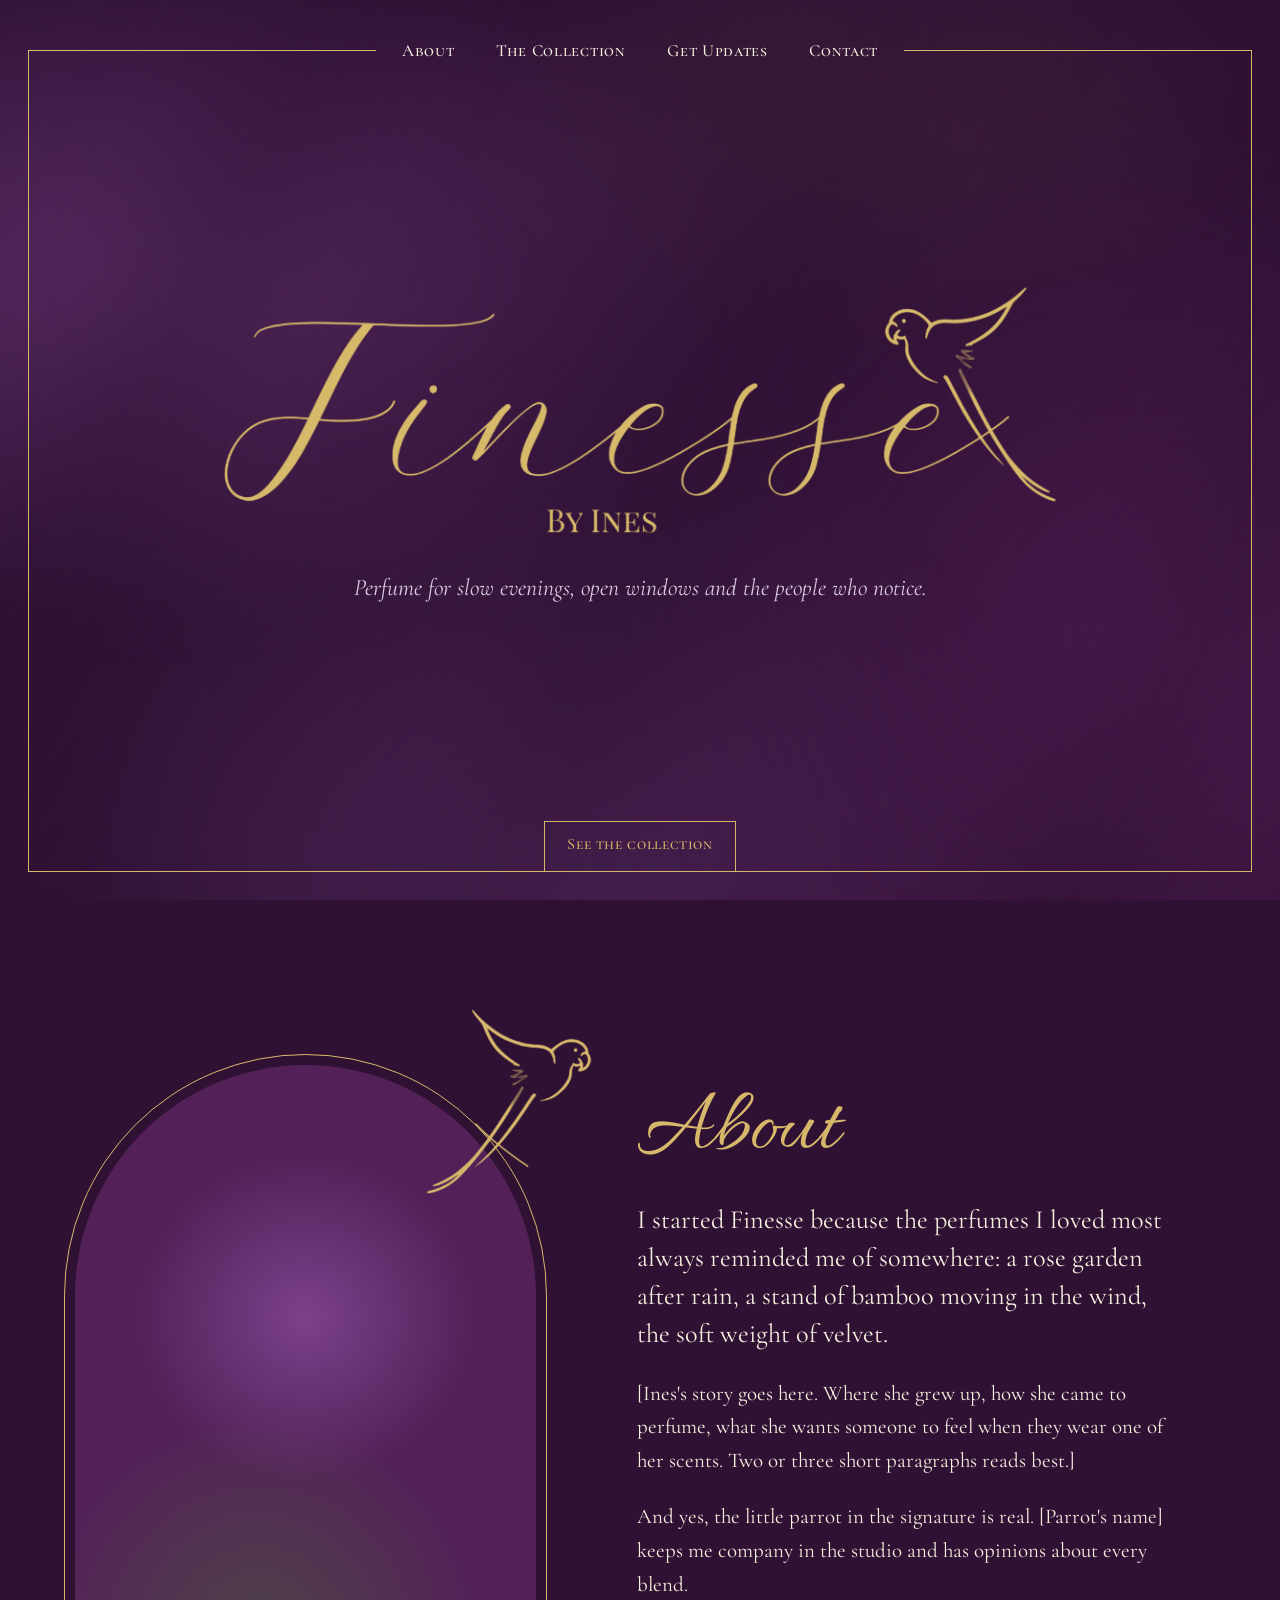
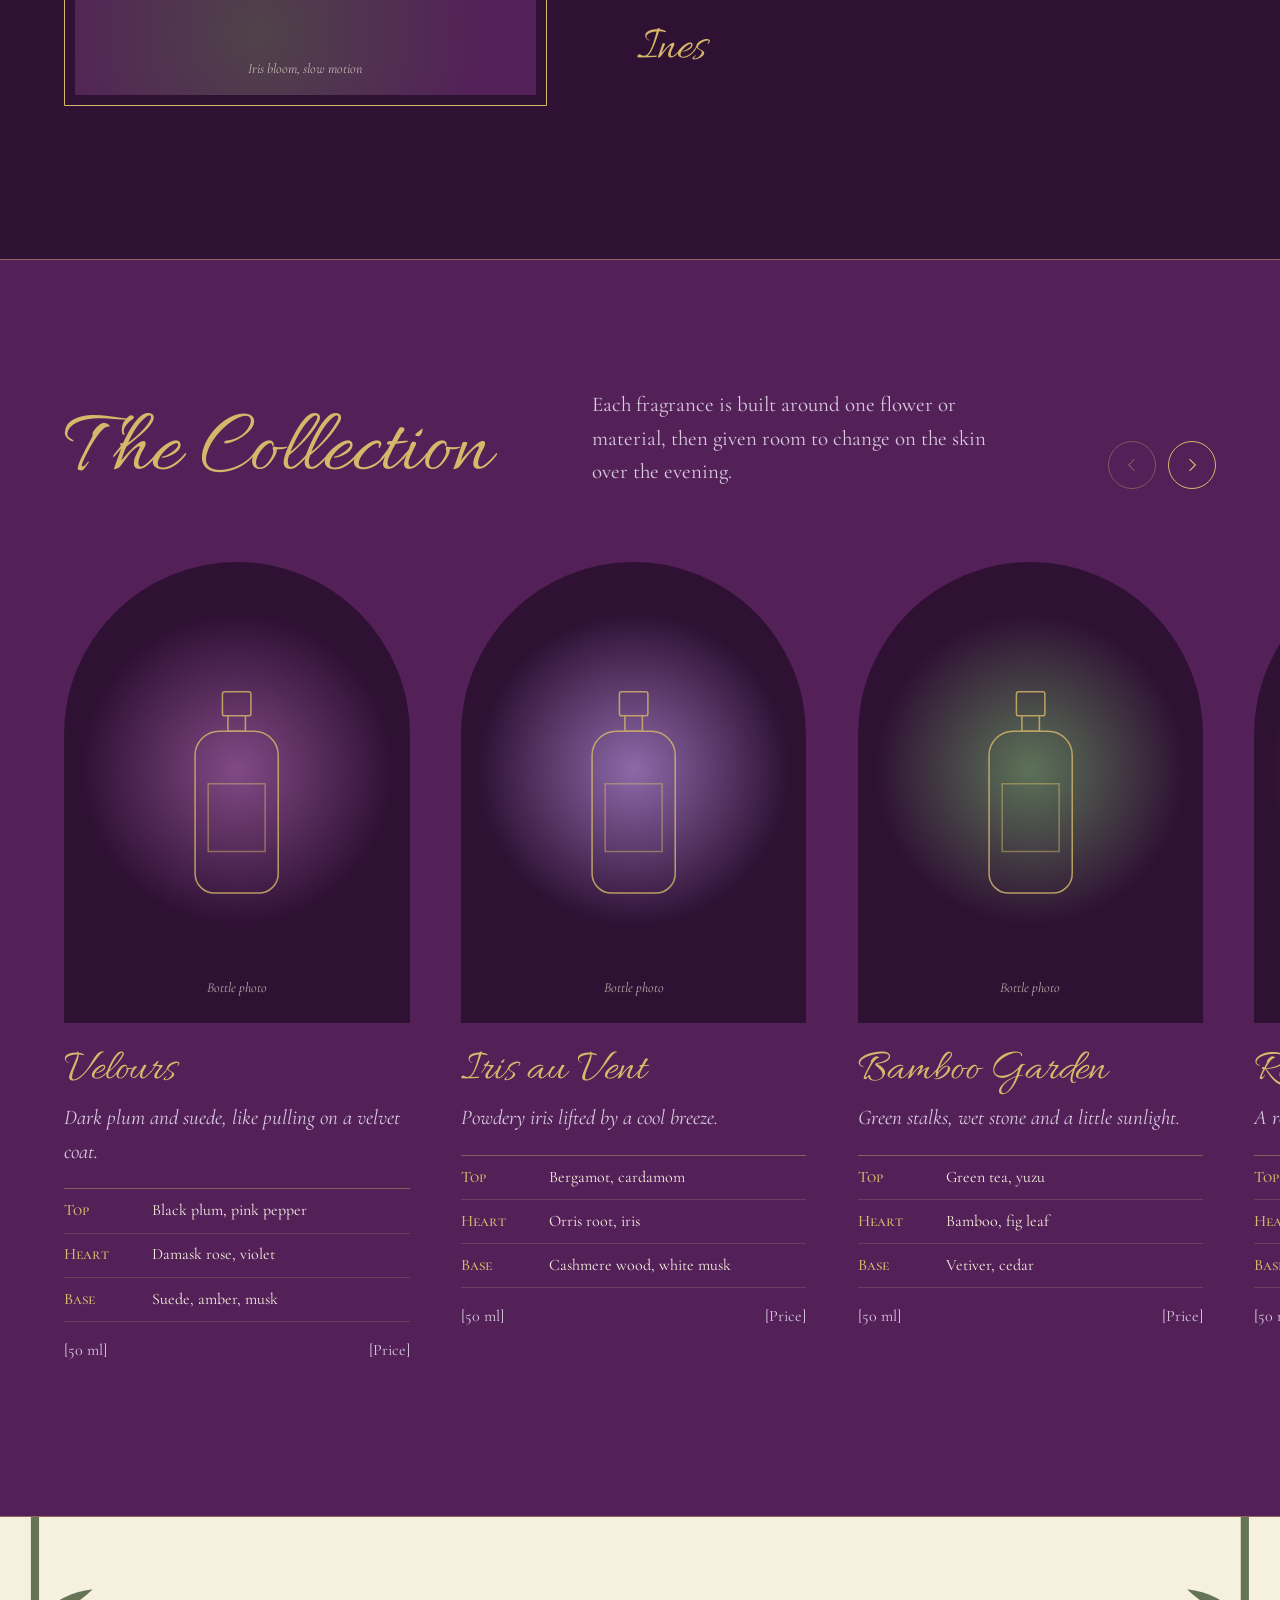
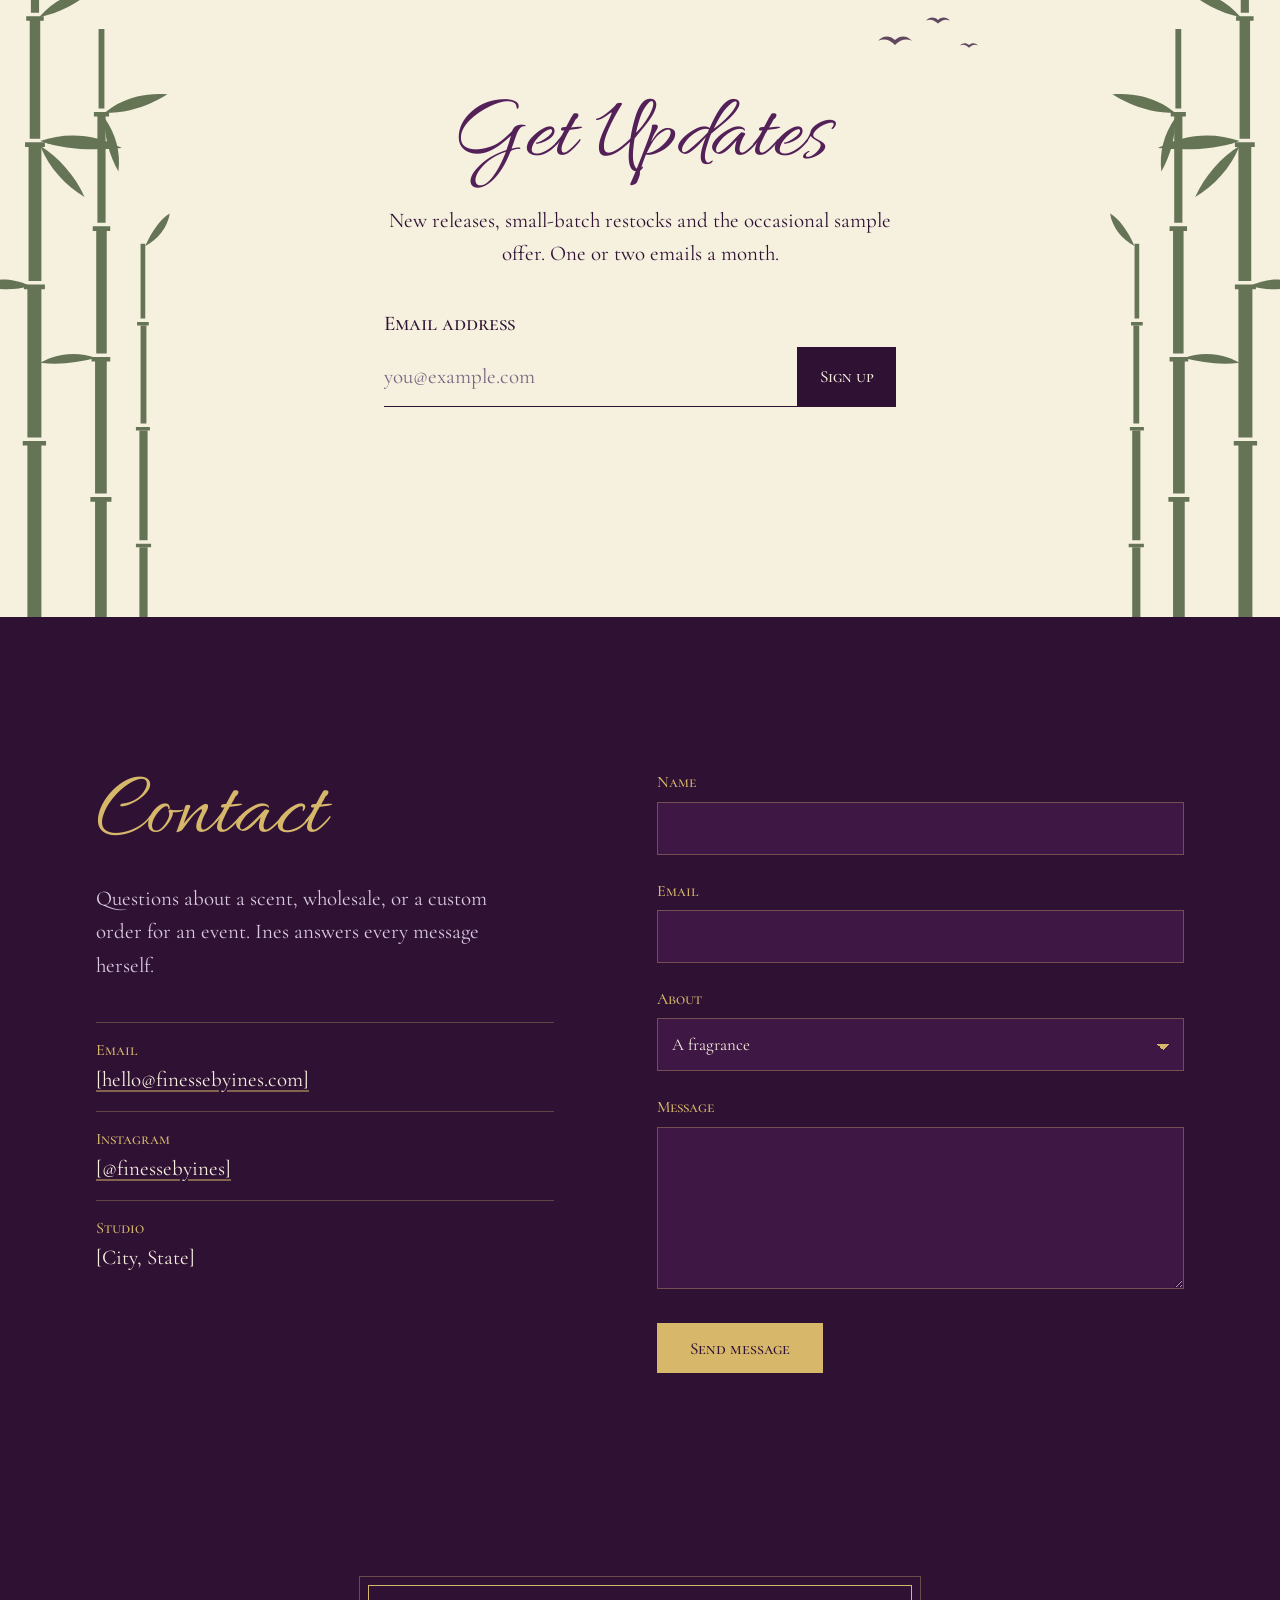
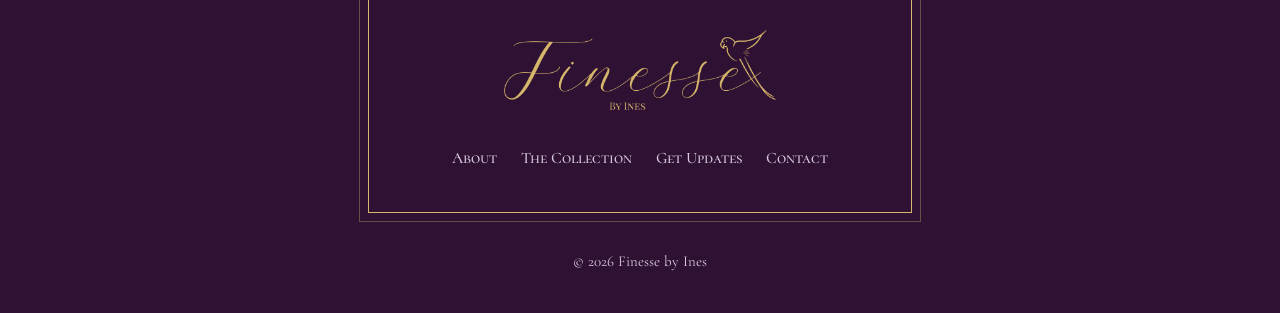
==== index.html @ 1b1dd341 "Build Finesse by Ines mock site" ====
<!doctype html>
<html lang="en">
<head>
  <meta charset="utf-8">
  <meta name="viewport" content="width=device-width, initial-scale=1">
  <title>Finesse by Ines | Perfume</title>
  <meta name="description" content="Finesse by Ines is a small perfume house built around rose, iris, bamboo and velvet. Discover the collection and sign up for launch updates.">
  <link rel="canonical" href="https://finessebyines.com/">
  <meta name="theme-color" content="#2F1134">

  <meta property="og:type" content="website">
  <meta property="og:title" content="Finesse by Ines">
  <meta property="og:description" content="Perfume built around rose, iris, bamboo and velvet.">
  <meta property="og:url" content="https://finessebyines.com/">
  <meta property="og:image" content="https://finessebyines.com/assets/img/og-image.jpg">
  <meta name="twitter:card" content="summary_large_image">

  <link rel="icon" type="image/png" sizes="64x64" href="assets/img/favicon-64.png">
  <link rel="apple-touch-icon" href="assets/img/apple-touch-icon.png">

  <link rel="preconnect" href="https://fonts.googleapis.com">
  <link rel="preconnect" href="https://fonts.gstatic.com" crossorigin>
  <link rel="stylesheet" href="https://fonts.googleapis.com/css2?family=Allura&family=Cormorant+Garamond:ital,wght@0,400;0,500;1,400&family=Cormorant+SC:wght@500&display=swap">
  <link rel="preload" as="image" href="assets/img/logo-gold.webp" type="image/webp">
  <link rel="stylesheet" href="css/styles.css">

  <script type="application/ld+json">
  {
    "@context": "https://schema.org",
    "@type": "Store",
    "name": "Finesse by Ines",
    "url": "https://finessebyines.com/",
    "logo": "https://finessebyines.com/assets/img/logo-gold.png",
    "image": "https://finessebyines.com/assets/img/og-image.jpg",
    "description": "Perfume built around rose, iris, bamboo and velvet.",
    "email": "hello@finessebyines.com",
    "sameAs": ["https://www.instagram.com/finessebyines"]
  }
  </script>
</head>
<body>

  <!-- Reusable silhouettes -->
  <svg width="0" height="0" style="position:absolute" aria-hidden="true" focusable="false">
    <defs>
      <symbol id="bamboo" viewBox="0 0 160 600">
        <g fill="currentColor">
          <!-- stalks: segments with node gaps -->
          <path d="M38 600V452h12v148zM38 446V318h12v128zM39 312V196h11v116zM40 190V88h9v102zM41 82V0h7v82z"/>
          <path d="M34 449h20v4H34zM35 315h18v4H35zM36 193h17v4H36zM37 85h15v4H37z"/>
          <path d="M96 600V500h10v100zM96 494V380h10v114zM97 374V268h9v106zM98 262V170h7v92zM99 164V96h5v68z"/>
          <path d="M92 497h18v4H92zM93 377h16v4H93zM94 265h15v4H94zM95 167h13v4H95z"/>
          <path d="M134 600V540h7v60zM134 534V440h7v94zM135 434V350h5v84zM135 344V280h4v64z"/>
          <path d="M131 537h13v3h-13zM131 437h12v3h-12zM132 347h10v3h-10z"/>
          <!-- leaves -->
          <path d="M49 192c22-8 48-6 70 6-24 2-48 2-70-6z"/>
          <path d="M49 196c16 10 30 26 38 44-16-10-30-24-38-44z"/>
          <path d="M40 316c-18-8-34-6-40 0 14 4 28 4 40 0z"/>
          <path d="M104 168c14-12 34-18 54-16-16 10-34 16-54 16z"/>
          <path d="M104 172c10 14 14 30 12 46-8-14-12-30-12-46z"/>
          <path d="M48 86c12-14 28-22 46-24-12 12-28 20-46 24z"/>
          <path d="M97 378c-16-6-34-4-48 4 16 2 32 0 48-4z"/>
          <path d="M139 282c6-14 14-24 21-28-2 12-10 22-21 28z"/>
        </g>
      </symbol>
      <symbol id="bird" viewBox="0 0 40 16">
        <path fill="currentColor" d="M0 9c6-6 13-7 20-1 7-6 14-5 20 1-7-3-13-2-20 5C13 7 7 6 0 9z"/>
      </symbol>
      <symbol id="bottle" viewBox="0 0 120 200">
        <g fill="none" stroke="currentColor" stroke-width="1.4">
          <rect x="47" y="8" width="26" height="22" rx="2"/>
          <path d="M52 30v14h16V30"/>
          <path d="M22 66c0-12 10-22 22-22h32c12 0 22 10 22 22v108c0 10-8 18-18 18H40c-10 0-18-8-18-18z"/>
          <path d="M34 92h52v62H34z" opacity=".6"/>
        </g>
      </symbol>
    </defs>
  </svg>

  <a class="skip" href="#main">Skip to content</a>

  <header class="hero" id="top">
    <div class="velvet" aria-hidden="true">
      <!-- Drop the looping velvet / rose / iris clip at this path and it plays automatically.
           Keep it short (8-15s), muted, no audio track, 1080p, under ~4 MB. -->
      <video class="velvet-video" muted loop playsinline preload="none" data-src="assets/video/hero-velvet.mp4"></video>
    </div>

    <div class="frame">
      <nav class="frame-top" aria-label="Main">
        <span class="rule" aria-hidden="true"></span>
        <ul>
          <li><a href="#about">About</a></li>
          <li><a href="#collection">The Collection</a></li>
          <li><a href="#updates">Get Updates</a></li>
          <li><a href="#contact">Contact</a></li>
        </ul>
        <span class="rule" aria-hidden="true"></span>
      </nav>

      <div class="hero-body">
        <h1>
          <picture>
            <source srcset="assets/img/logo-gold.webp" type="image/webp">
            <img class="logo" src="assets/img/logo-gold.png" width="1733" height="513" alt="Finesse by Ines">
          </picture>
        </h1>
        <p class="hero-line">Perfume for slow evenings, open windows and the people who notice.</p>
      </div>

      <a class="hero-cue" href="#collection">See the collection</a>
    </div>
  </header>

  <main id="main">

    <section class="about" id="about" aria-labelledby="about-title">
      <div class="about-media">
        <figure class="arch">
          <!-- Swap for a slow-motion iris or rose clip: assets/video/about-iris.mp4 -->
          <video class="arch-video" muted loop playsinline preload="none" data-src="assets/video/about-iris.mp4"></video>
          <div class="arch-fill" aria-hidden="true"></div>
          <figcaption class="placeholder-note">Iris bloom, slow motion</figcaption>
        </figure>
        <img class="about-parrot" src="assets/img/parrot-gold.png" width="357" height="448" alt="" loading="lazy">
      </div>

      <div class="about-copy">
        <h2 class="script" id="about-title">About</h2>
        <p class="lede">I started Finesse because the perfumes I loved most always reminded me of somewhere: a rose garden after rain, a stand of bamboo moving in the wind, the soft weight of velvet.</p>
        <p>[Ines's story goes here. Where she grew up, how she came to perfume, what she wants someone to feel when they wear one of her scents. Two or three short paragraphs reads best.]</p>
        <p>And yes, the little parrot in the signature is real. [Parrot's name] keeps me company in the studio and has opinions about every blend.</p>
        <p class="signature">Ines</p>
      </div>
    </section>

    <section class="collection" id="collection" aria-labelledby="collection-title">
      <div class="collection-head">
        <h2 class="script" id="collection-title">The Collection</h2>
        <p>Each fragrance is built around one flower or material, then given room to change on the skin over the evening.</p>
        <div class="rail-controls">
          <button class="rail-btn" type="button" data-dir="-1" aria-label="Previous fragrance">
            <svg viewBox="0 0 24 24" aria-hidden="true"><path d="M15 5l-7 7 7 7"/></svg>
          </button>
          <button class="rail-btn" type="button" data-dir="1" aria-label="Next fragrance">
            <svg viewBox="0 0 24 24" aria-hidden="true"><path d="M9 5l7 7-7 7"/></svg>
          </button>
        </div>
      </div>

      <ul class="rail" tabindex="0" aria-label="Fragrances">
        <li class="scent">
          <div class="scent-arch" style="--tint:#6b2a6f">
            <svg class="bottle" aria-hidden="true"><use href="#bottle"/></svg>
            <span class="placeholder-note">Bottle photo</span>
          </div>
          <h3 class="scent-name">Velours</h3>
          <p class="scent-desc">Dark plum and suede, like pulling on a velvet coat.</p>
          <dl class="notes">
            <div><dt>Top</dt><dd>Black plum, pink pepper</dd></div>
            <div><dt>Heart</dt><dd>Damask rose, violet</dd></div>
            <div><dt>Base</dt><dd>Suede, amber, musk</dd></div>
          </dl>
          <p class="scent-meta">[50 ml] <span>[Price]</span></p>
        </li>
        <li class="scent">
          <div class="scent-arch" style="--tint:#7a4f9a">
            <svg class="bottle" aria-hidden="true"><use href="#bottle"/></svg>
            <span class="placeholder-note">Bottle photo</span>
          </div>
          <h3 class="scent-name">Iris au Vent</h3>
          <p class="scent-desc">Powdery iris lifted by a cool breeze.</p>
          <dl class="notes">
            <div><dt>Top</dt><dd>Bergamot, cardamom</dd></div>
            <div><dt>Heart</dt><dd>Orris root, iris</dd></div>
            <div><dt>Base</dt><dd>Cashmere wood, white musk</dd></div>
          </dl>
          <p class="scent-meta">[50 ml] <span>[Price]</span></p>
        </li>
        <li class="scent">
          <div class="scent-arch" style="--tint:#3f5a3a">
            <svg class="bottle" aria-hidden="true"><use href="#bottle"/></svg>
            <span class="placeholder-note">Bottle photo</span>
          </div>
          <h3 class="scent-name">Bamboo Garden</h3>
          <p class="scent-desc">Green stalks, wet stone and a little sunlight.</p>
          <dl class="notes">
            <div><dt>Top</dt><dd>Green tea, yuzu</dd></div>
            <div><dt>Heart</dt><dd>Bamboo, fig leaf</dd></div>
            <div><dt>Base</dt><dd>Vetiver, cedar</dd></div>
          </dl>
          <p class="scent-meta">[50 ml] <span>[Price]</span></p>
        </li>
        <li class="scent">
          <div class="scent-arch" style="--tint:#8a3f5c">
            <svg class="bottle" aria-hidden="true"><use href="#bottle"/></svg>
            <span class="placeholder-note">Bottle photo</span>
          </div>
          <h3 class="scent-name">Rose de Nuit</h3>
          <p class="scent-desc">A rose that opens after dark.</p>
          <dl class="notes">
            <div><dt>Top</dt><dd>Lychee, saffron</dd></div>
            <div><dt>Heart</dt><dd>Turkish rose, jasmine</dd></div>
            <div><dt>Base</dt><dd>Oud, vanilla, benzoin</dd></div>
          </dl>
          <p class="scent-meta">[50 ml] <span>[Price]</span></p>
        </li>
      </ul>
    </section>

    <section class="updates" id="updates" aria-labelledby="updates-title">
      <svg class="bamboo bamboo-left" aria-hidden="true"><use href="#bamboo"/></svg>
      <svg class="bamboo bamboo-right" aria-hidden="true"><use href="#bamboo"/></svg>
      <div class="flock" aria-hidden="true">
        <svg class="b1"><use href="#bird"/></svg>
        <svg class="b2"><use href="#bird"/></svg>
        <svg class="b3"><use href="#bird"/></svg>
      </div>

      <div class="updates-inner">
        <h2 class="script" id="updates-title">Get Updates</h2>
        <p>New releases, small-batch restocks and the occasional sample offer. One or two emails a month.</p>
        <!-- TODO: point action at the mailing list provider (Mailchimp, Kit, Klaviyo, etc.) -->
        <form class="signup" action="#" method="post" data-demo>
          <label for="signup-email">Email address</label>
          <div class="signup-row">
            <input id="signup-email" name="email" type="email" autocomplete="email" required placeholder="you@example.com">
            <button type="submit">Sign up</button>
          </div>
          <p class="form-status" role="status" aria-live="polite"></p>
        </form>
      </div>
    </section>

    <section class="contact" id="contact" aria-labelledby="contact-title">
      <div class="contact-copy">
        <h2 class="script" id="contact-title">Contact</h2>
        <p>Questions about a scent, wholesale, or a custom order for an event. Ines answers every message herself.</p>
        <dl class="contact-list">
          <div><dt>Email</dt><dd><a href="mailto:hello@finessebyines.com">[hello@finessebyines.com]</a></dd></div>
          <div><dt>Instagram</dt><dd><a href="https://www.instagram.com/finessebyines" rel="noopener">[@finessebyines]</a></dd></div>
          <div><dt>Studio</dt><dd>[City, State]</dd></div>
        </dl>
      </div>

      <!-- TODO: wire to a form handler (Formspree, Cloudflare Worker, etc.) -->
      <form class="contact-form" action="#" method="post" data-demo>
        <div class="field">
          <label for="c-name">Name</label>
          <input id="c-name" name="name" type="text" autocomplete="name" required>
        </div>
        <div class="field">
          <label for="c-email">Email</label>
          <input id="c-email" name="email" type="email" autocomplete="email" required>
        </div>
        <div class="field">
          <label for="c-topic">About</label>
          <select id="c-topic" name="topic">
            <option>A fragrance</option>
            <option>An order</option>
            <option>Wholesale</option>
            <option>Custom or event order</option>
            <option>Something else</option>
          </select>
        </div>
        <div class="field">
          <label for="c-msg">Message</label>
          <textarea id="c-msg" name="message" rows="5" required></textarea>
        </div>
        <button type="submit">Send message</button>
        <p class="form-status" role="status" aria-live="polite"></p>
      </form>
    </section>

  </main>

  <footer class="footer">
    <div class="card">
      <img src="assets/img/logo-gold.png" width="1733" height="513" alt="Finesse by Ines" loading="lazy">
      <ul class="footer-links">
        <li><a href="#about">About</a></li>
        <li><a href="#collection">The Collection</a></li>
        <li><a href="#updates">Get Updates</a></li>
        <li><a href="#contact">Contact</a></li>
      </ul>
    </div>
    <p class="fine">&copy; <span data-year>2026</span> Finesse by Ines</p>
  </footer>

  <script src="js/main.js" defer></script>
</body>
</html>
---- css/styles.css ----
/* Finesse by Ines
   Palette from the client's brand board. Fonts: Allura for headers (nearest free match
   to the logo script), Cormorant Garamond for body, Cormorant SC for the "By Ines" caps voice. */

:root {
  --night: #2F1134;    /* eggplant, main ground */
  --plum: #532058;     /* raised panels */
  --orchid: #8C4FA0;   /* decorative only, too low-contrast for text on night */
  --gold: #D7B86B;
  --parchment: #F6F0DF;
  --ink: #2F1134;      /* text on parchment */
  --muted: #d9cbe0;    /* secondary text on night, 9:1 */
  --bamboo: #4c5f3d;

  --script: "Allura", "Snell Roundhand", cursive;
  --serif: "Cormorant Garamond", "Garamond", "Times New Roman", serif;
  --caps: "Cormorant SC", "Cormorant Garamond", serif;

  --gutter: clamp(16px, 5vw, 72px);
  --measure: 34rem;
  --inset: clamp(12px, 2.4vw, 28px);
}

*, *::before, *::after { box-sizing: border-box; }
html { scroll-behavior: smooth; -webkit-text-size-adjust: 100%; }
body {
  margin: 0;
  background: var(--night);
  color: var(--parchment);
  font-family: var(--serif);
  font-size: clamp(1.125rem, 1rem + .4vw, 1.3125rem);
  line-height: 1.6;
  -webkit-font-smoothing: antialiased;
}
img, svg, video { display: block; max-width: 100%; }
a { color: inherit; }
h1, h2, h3, p, dl, dd, figure, ul { margin: 0; }
ul { padding: 0; list-style: none; }

:focus-visible { outline: 1px solid var(--gold); outline-offset: 4px; }

.skip {
  position: absolute; left: 16px; top: -60px; z-index: 10;
  padding: .5rem 1rem; background: var(--gold); color: var(--night);
}
.skip:focus { top: 16px; }

.script {
  font-family: var(--script);
  font-weight: 400;
  color: var(--gold);
  font-size: clamp(3.5rem, 2.5rem + 4vw, 6.5rem);
  line-height: 1;
  letter-spacing: 0;
}

/* ---------- Hero: the business card, scaled to the screen ---------- */

.hero {
  position: relative;
  min-height: 100svh;
  display: grid;
  overflow: hidden;
  isolation: isolate;
}

.velvet {
  position: absolute; inset: 0; z-index: -1;
  background: var(--night);
}
/* Stand-in for the velvet video: two soft folds of light drifting very slowly */
.velvet::before,
.velvet::after {
  content: "";
  position: absolute;
  inset: -40%;
  background:
    radial-gradient(40% 30% at 30% 40%, rgba(140, 79, 160, .55), transparent 70%),
    radial-gradient(35% 45% at 72% 62%, rgba(83, 32, 88, .9), transparent 70%),
    radial-gradient(25% 20% at 60% 30%, rgba(215, 184, 107, .10), transparent 70%);
  filter: blur(30px);
  animation: drift 38s ease-in-out infinite alternate;
}
.velvet::after {
  background:
    repeating-linear-gradient(115deg, transparent 0 9%, rgba(47, 17, 52, .45) 14%, transparent 19%),
    radial-gradient(30% 40% at 45% 75%, rgba(140, 79, 160, .35), transparent 70%);
  filter: blur(40px);
  animation-duration: 52s;
  animation-direction: alternate-reverse;
}
@keyframes drift {
  from { transform: translate3d(-4%, -2%, 0) rotate(0deg) scale(1); }
  to   { transform: translate3d(5%, 3%, 0) rotate(8deg) scale(1.08); }
}
.velvet-video {
  position: absolute; inset: 0; width: 100%; height: 100%;
  object-fit: cover; opacity: 0; transition: opacity 1.5s ease;
}
.velvet-video.is-playing { opacity: .85; }
.hero::after {
  /* keeps the logo legible once real footage is in */
  content: ""; position: absolute; inset: 0; z-index: -1;
  background: radial-gradient(60% 50% at 50% 50%, rgba(47, 17, 52, .55), rgba(47, 17, 52, .15));
  pointer-events: none;
}

.frame {
  --nav-h: 2.75rem;
  margin: calc(var(--inset) + var(--nav-h) / 2) var(--inset) var(--inset);
  border: 1px solid var(--gold);
  border-top: 0;
  display: grid;
  grid-template-rows: auto 1fr auto;
  min-height: calc(100svh - 2 * var(--inset) - var(--nav-h) / 2);
}

/* The top edge of the frame is drawn in two pieces so the nav sits in the line */
.frame-top {
  display: flex;
  align-items: center;
  gap: clamp(.75rem, 2vw, 1.5rem);
  min-height: var(--nav-h);
  margin: calc(var(--nav-h) / -2) -1px 0;
}
.frame-top .rule { flex: 1; height: 1px; background: var(--gold); min-width: 1rem; }
.frame-top ul {
  display: flex; flex-wrap: wrap; justify-content: center;
  gap: .25rem clamp(1rem, 3vw, 2.75rem);
}
.frame-top a {
  font-family: var(--caps);
  font-weight: 500;
  font-size: 1.0625rem;
  letter-spacing: .04em;
  text-decoration: none;
  color: var(--parchment);
  display: inline-block;
  padding: .55rem .1rem;
  background:
    linear-gradient(var(--gold), var(--gold)) no-repeat 50% 85% / 0 1px;
  transition: background-size .35s ease, color .35s ease;
}
.frame-top a:hover,
.frame-top a:focus-visible { color: var(--gold); background-size: 100% 1px; }

.hero-body {
  align-self: center;
  justify-self: center;
  text-align: center;
  padding: 2rem var(--gutter);
  width: 100%;
  max-width: 64rem;
}
.logo {
  width: min(100%, 52rem);
  height: auto;
  margin-inline: auto;
  animation: write 2.6s cubic-bezier(.6, .05, .3, 1) .2s both;
}
/* the signature writes itself left to right, the one load moment on the page */
@keyframes write {
  from { clip-path: inset(0 100% 0 0); opacity: .4; }
  to   { clip-path: inset(0 0 0 0); opacity: 1; }
}
.hero-line {
  margin-top: clamp(1.5rem, 4vh, 2.75rem);
  font-style: italic;
  color: var(--muted);
  font-size: clamp(1.125rem, 1rem + .6vw, 1.5rem);
  animation: fade 1.2s ease 2.4s both;
}
@keyframes fade { from { opacity: 0; } to { opacity: 1; } }

.hero-cue {
  justify-self: center;
  margin-bottom: -1px;
  padding: .6rem 1.4rem .9rem;
  font-family: var(--caps);
  font-weight: 500;
  font-size: 1rem;
  letter-spacing: .04em;
  text-decoration: none;
  color: var(--gold);
  border: 1px solid var(--gold);
  border-bottom: 0;
  transition: background-color .3s ease, color .3s ease;
}
.hero-cue:hover, .hero-cue:focus-visible { background: var(--gold); color: var(--night); }

/* ---------- About ---------- */

.about {
  display: grid;
  grid-template-columns: minmax(0, 5fr) minmax(0, 6fr);
  gap: clamp(2.5rem, 7vw, 7rem);
  align-items: center;
  padding: clamp(5rem, 12vw, 10rem) var(--gutter);
  max-width: 82rem;
  margin-inline: auto;
}
.about-media { position: relative; }
.arch {
  position: relative;
  aspect-ratio: 4 / 5.4;
  border-radius: 999px 999px 0 0;
  overflow: hidden;
  border: 1px solid var(--gold);
  padding: 10px;
  background-clip: content-box;
}
.arch-fill, .arch-video {
  position: absolute; inset: 10px;
  width: calc(100% - 20px); height: calc(100% - 20px);
  border-radius: 999px 999px 0 0;
  object-fit: cover;
}
.arch-fill {
  background:
    radial-gradient(50% 35% at 50% 40%, rgba(140, 79, 160, .7), transparent 75%),
    radial-gradient(70% 50% at 40% 90%, rgba(76, 95, 61, .55), transparent 70%),
    var(--plum);
}
.arch-video { z-index: 1; opacity: 0; transition: opacity 1.5s ease; }
.arch-video.is-playing { opacity: 1; }
.placeholder-note {
  position: absolute; left: 50%; bottom: 1.5rem; z-index: 2;
  transform: translateX(-50%);
  white-space: nowrap;
  font-size: .875rem; font-style: italic;
  color: rgba(246, 240, 223, .7);
}
.about-parrot {
  position: absolute;
  width: clamp(90px, 13vw, 150px);
  height: auto;
  right: -8%;
  top: -6%;
  transform: scaleX(-1) rotate(-6deg);
}

.about-copy { max-width: var(--measure); }
.about-copy .script { margin-bottom: 1.5rem; }
.about-copy p + p { margin-top: 1.1em; }
.lede { font-size: 1.25em; line-height: 1.45; }
.about-copy .signature {
  margin-top: 1.5rem;
  font-family: var(--script);
  font-size: 3rem;
  line-height: 1;
  color: var(--gold);
}

/* ---------- Collection: a slow shelf you browse sideways ---------- */

.collection {
  background: var(--plum);
  padding: clamp(4.5rem, 10vw, 8rem) 0;
  border-block: 1px solid rgba(215, 184, 107, .45);
}
.collection-head {
  display: grid;
  grid-template-columns: auto minmax(0, 26rem) auto;
  align-items: end;
  gap: 1.5rem clamp(2rem, 5vw, 5rem);
  padding-inline: var(--gutter);
  margin-bottom: clamp(2.5rem, 5vw, 4rem);
}
.collection-head p { color: var(--muted); padding-bottom: .6rem; }
.rail-controls { display: flex; gap: .75rem; justify-self: end; padding-bottom: .6rem; }
.rail-btn {
  width: 48px; height: 48px;
  display: grid; place-items: center;
  background: transparent;
  border: 1px solid var(--gold);
  border-radius: 50%;
  color: var(--gold);
  cursor: pointer;
  transition: background-color .25s ease, color .25s ease;
}
.rail-btn svg { width: 20px; height: 20px; fill: none; stroke: currentColor; stroke-width: 1.4; }
.rail-btn:hover, .rail-btn:focus-visible { background: var(--gold); color: var(--plum); }
.rail-btn:disabled { opacity: .35; cursor: default; background: transparent; color: var(--gold); }

.rail {
  display: grid;
  grid-auto-flow: column;
  grid-auto-columns: clamp(260px, 27vw, 360px);
  gap: clamp(1.5rem, 4vw, 4rem);
  overflow-x: auto;
  scroll-snap-type: x mandatory;
  scroll-padding-inline: var(--gutter);
  padding: 0 var(--gutter) 1.5rem;
  scrollbar-width: thin;
  scrollbar-color: var(--gold) transparent;
}
.rail:focus-visible { outline-offset: -2px; }
.scent { scroll-snap-align: start; }
.scent-arch {
  position: relative;
  aspect-ratio: 3 / 4;
  border-radius: 999px 999px 0 0;
  background:
    radial-gradient(60% 45% at 50% 45%, color-mix(in srgb, var(--tint) 85%, white 15%), transparent 75%),
    var(--night);
  display: grid; place-items: center;
  margin-bottom: 1.5rem;
}
.bottle { width: 38%; height: auto; aspect-ratio: 120 / 200; color: var(--gold); opacity: .8; }
.scent-name {
  font-family: var(--script);
  font-weight: 400;
  font-size: 2.75rem;
  line-height: 1.1;
  color: var(--gold);
}
.scent-desc { margin-top: .35rem; font-style: italic; color: var(--muted); }
.notes {
  margin-top: 1.25rem;
  border-top: 1px solid rgba(215, 184, 107, .4);
}
.notes div {
  display: grid;
  grid-template-columns: 4.5rem 1fr;
  gap: 1rem;
  padding: .55rem 0;
  border-bottom: 1px solid rgba(215, 184, 107, .2);
  font-size: 1rem;
}
.notes dt { font-family: var(--caps); font-weight: 500; color: var(--gold); }
.scent-meta {
  margin-top: 1rem;
  display: flex; justify-content: space-between;
  font-size: 1rem; color: var(--muted);
}

/* ---------- Updates: the parchment page, bamboo at the edges ---------- */

.updates {
  position: relative;
  overflow: hidden;
  background: var(--parchment);
  color: var(--ink);
  padding: clamp(6rem, 14vw, 11rem) var(--gutter);
  text-align: center;
}
.bamboo {
  position: absolute; bottom: 0;
  width: clamp(110px, 16vw, 230px);
  height: 100%;
  color: var(--bamboo);
  opacity: .85;
}
.bamboo-left { left: clamp(-40px, -2vw, 0px); }
.bamboo-right { right: clamp(-40px, -2vw, 0px); transform: scaleX(-1); }
.flock { position: absolute; top: 14%; right: 22%; width: 120px; height: 60px; color: var(--night); opacity: .75; }
.flock svg { position: absolute; }
.flock .b1 { width: 34px; height: 14px; left: 0; top: 18px; }
.flock .b2 { width: 24px; height: 10px; left: 48px; top: 0; }
.flock .b3 { width: 18px; height: 8px; left: 82px; top: 26px; }

.updates-inner { position: relative; max-width: 32rem; margin-inline: auto; }
.updates .script { color: var(--plum); margin-bottom: 1.25rem; }
.signup { margin-top: 2.25rem; text-align: left; }
.signup label { display: block; font-family: var(--caps); font-weight: 500; margin-bottom: .4rem; }
.signup-row { display: flex; border-bottom: 1px solid var(--night); }
.signup input {
  flex: 1; min-width: 0;
  padding: .8rem 0;
  font: inherit;
  color: var(--ink);
  background: transparent;
  border: 0;
}
.signup input::placeholder { color: #7a6680; }
.signup input:focus-visible { outline: none; }
.signup-row:focus-within { border-bottom-color: var(--orchid); box-shadow: 0 1px 0 var(--orchid); }
.signup button {
  padding: .8rem 1.4rem;
  font-family: var(--caps); font-weight: 500; font-size: 1.0625rem;
  background: var(--night);
  color: var(--parchment);
  border: 0;
  cursor: pointer;
  transition: background-color .25s ease;
}
.signup button:hover, .signup button:focus-visible { background: var(--plum); }
.updates .form-status { color: var(--plum); }

/* ---------- Contact ---------- */

.contact {
  display: grid;
  grid-template-columns: minmax(0, 1fr) minmax(0, 1.15fr);
  gap: clamp(3rem, 8vw, 8rem);
  padding: clamp(5rem, 12vw, 10rem) var(--gutter);
  max-width: 76rem;
  margin-inline: auto;
}
.contact-copy p { margin-top: 1.25rem; max-width: 26rem; color: var(--muted); }
.contact-list { margin-top: 2.5rem; }
.contact-list div { padding: .9rem 0; border-top: 1px solid rgba(215, 184, 107, .3); }
.contact-list dt { font-family: var(--caps); font-weight: 500; color: var(--gold); font-size: 1rem; }
.contact-list a { text-decoration-color: rgba(215, 184, 107, .5); text-underline-offset: 4px; }
.contact-list a:hover { color: var(--gold); }

.contact-form { display: grid; gap: 1.5rem; align-content: start; }
.field label { display: block; font-family: var(--caps); font-weight: 500; color: var(--gold); font-size: 1rem; margin-bottom: .35rem; }
.field input, .field select, .field textarea {
  width: 100%;
  padding: .75rem .9rem;
  font: inherit;
  font-size: 1.0625rem;
  color: var(--parchment);
  background: rgba(83, 32, 88, .45);
  border: 1px solid rgba(215, 184, 107, .35);
  border-radius: 0;
  transition: border-color .2s ease;
}
.field select { appearance: none; background-image: linear-gradient(45deg, transparent 50%, var(--gold) 50%), linear-gradient(135deg, var(--gold) 50%, transparent 50%); background-position: calc(100% - 20px) 55%, calc(100% - 14px) 55%; background-size: 6px 6px; background-repeat: no-repeat; }
.field select option { background: var(--night); }
.field textarea { resize: vertical; min-height: 8rem; }
.field input:focus-visible, .field select:focus-visible, .field textarea:focus-visible { outline: none; border-color: var(--gold); }
.contact-form button {
  justify-self: start;
  padding: .85rem 2rem;
  font-family: var(--caps); font-weight: 500; font-size: 1.0625rem;
  color: var(--night);
  background: var(--gold);
  border: 1px solid var(--gold);
  cursor: pointer;
  transition: background-color .25s ease, color .25s ease;
}
.contact-form button:hover, .contact-form button:focus-visible { background: transparent; color: var(--gold); }
.form-status { min-height: 1.6em; font-style: italic; color: var(--gold); }

/* ---------- Footer: the card again, small ---------- */

.footer { padding: 0 var(--gutter) 2.5rem; }
.card {
  max-width: 34rem;
  margin: 0 auto;
  padding: 2.75rem 2rem 2rem;
  border: 1px solid var(--gold);
  outline: 1px solid rgba(215, 184, 107, .35);
  outline-offset: 8px;
  text-align: center;
}
.card img { width: min(100%, 17rem); height: auto; margin-inline: auto; }
.footer-links {
  margin-top: 1.75rem;
  display: flex; flex-wrap: wrap; justify-content: center;
  gap: .25rem 1.5rem;
}
.footer-links a {
  font-family: var(--caps); font-weight: 500; font-size: 1rem;
  text-decoration: none; color: var(--muted);
  display: inline-block; padding: .5rem 0;
}
.footer-links a:hover, .footer-links a:focus-visible { color: var(--gold); }
.fine { margin-top: 2.25rem; text-align: center; font-size: .9375rem; color: var(--muted); }

/* ---------- Small screens ---------- */

@media (max-width: 860px) {
  .about, .contact { grid-template-columns: 1fr; }
  .about-media { max-width: 22rem; margin-inline: auto; width: 100%; }
  .about-parrot { right: -4%; }
  .collection-head { grid-template-columns: 1fr auto; }
  .collection-head .script { grid-column: 1 / -1; }
  .rail { grid-auto-columns: 78vw; }
}
@media (max-width: 560px) {
  .frame { --nav-h: 4.5rem; }
  .frame-top ul { gap: 0 1rem; max-width: 15rem; }
  .frame-top a { font-size: 1rem; padding: .3rem 0; }
  .bamboo { width: 90px; opacity: .35; }
  .flock { right: 8%; top: 6%; }
  .signup-row { flex-direction: column; border-bottom: 0; gap: .75rem; }
  .signup input { border-bottom: 1px solid var(--night); }
  .signup-row:focus-within { box-shadow: none; }
  .signup input:focus-visible { border-bottom-color: var(--orchid); }
}

@media (prefers-reduced-motion: reduce) {
  html { scroll-behavior: auto; }
  *, *::before, *::after { animation: none !important; transition: none !important; }
}
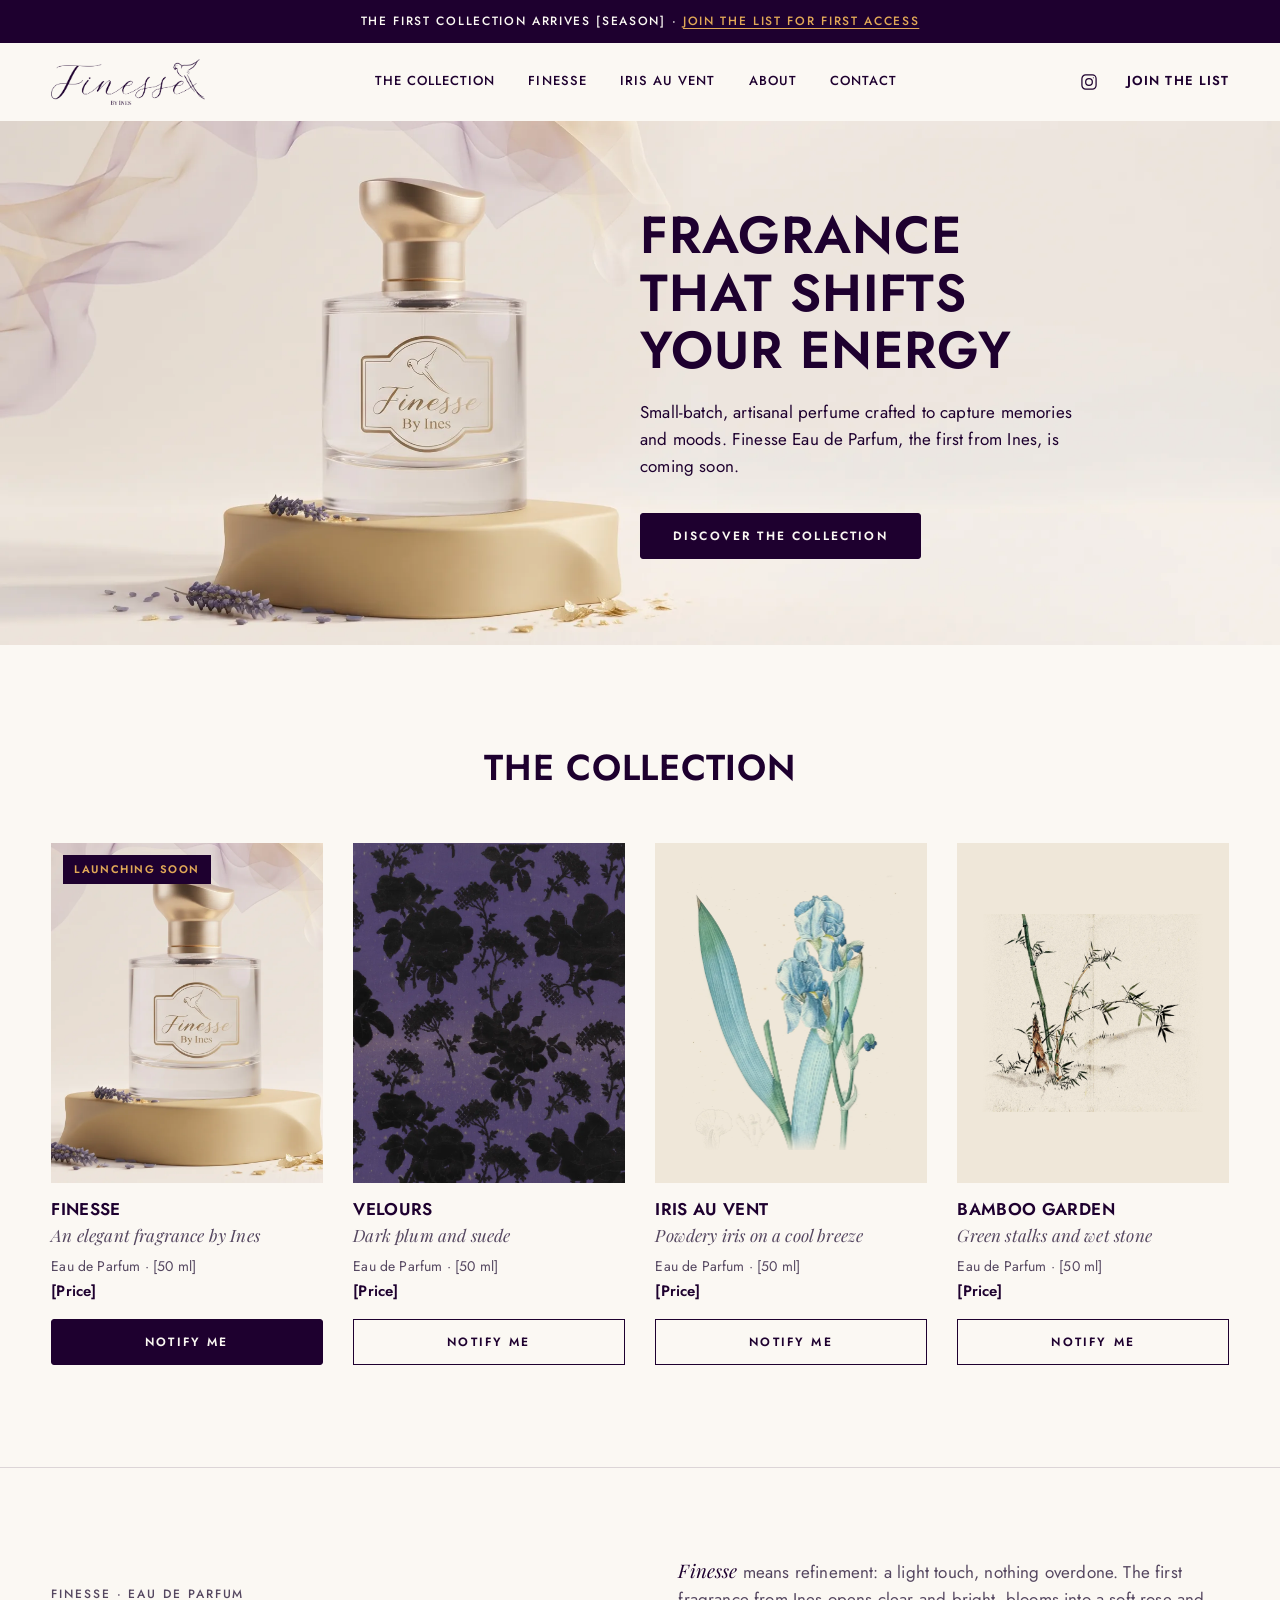
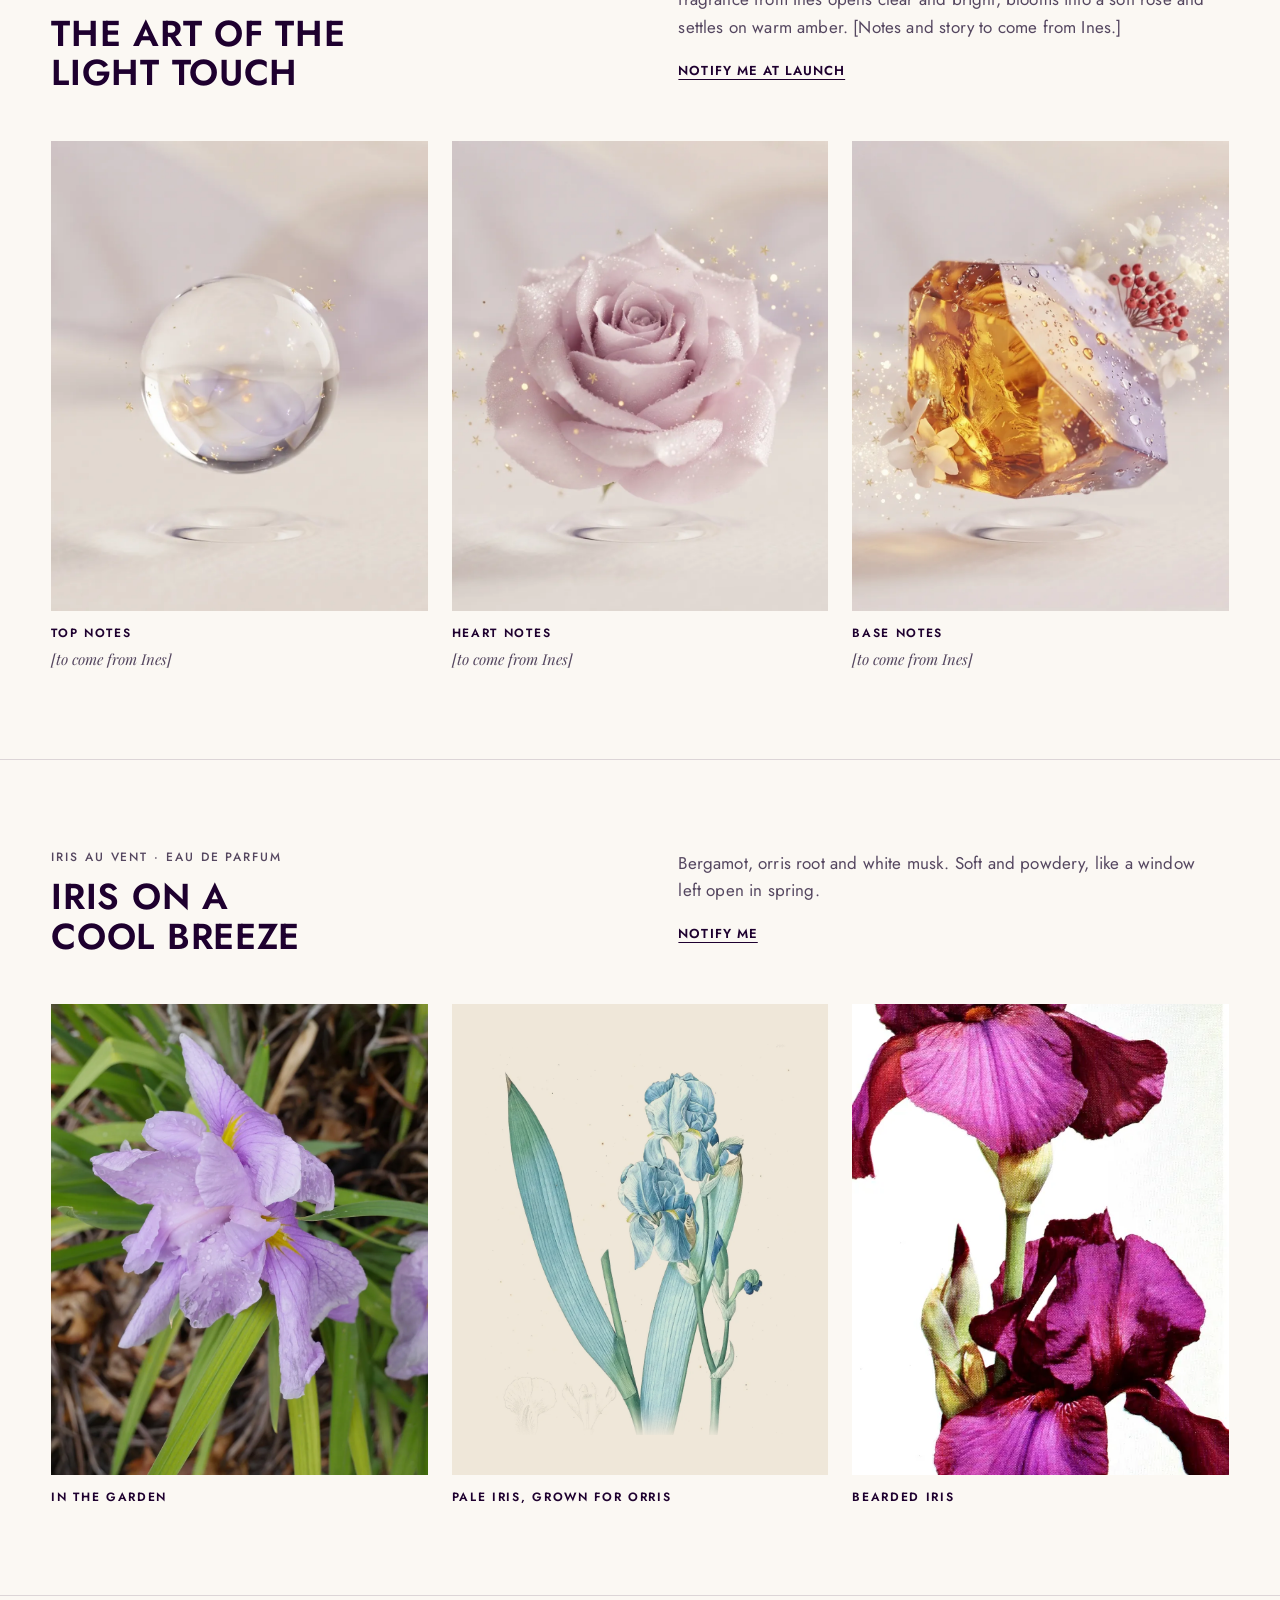
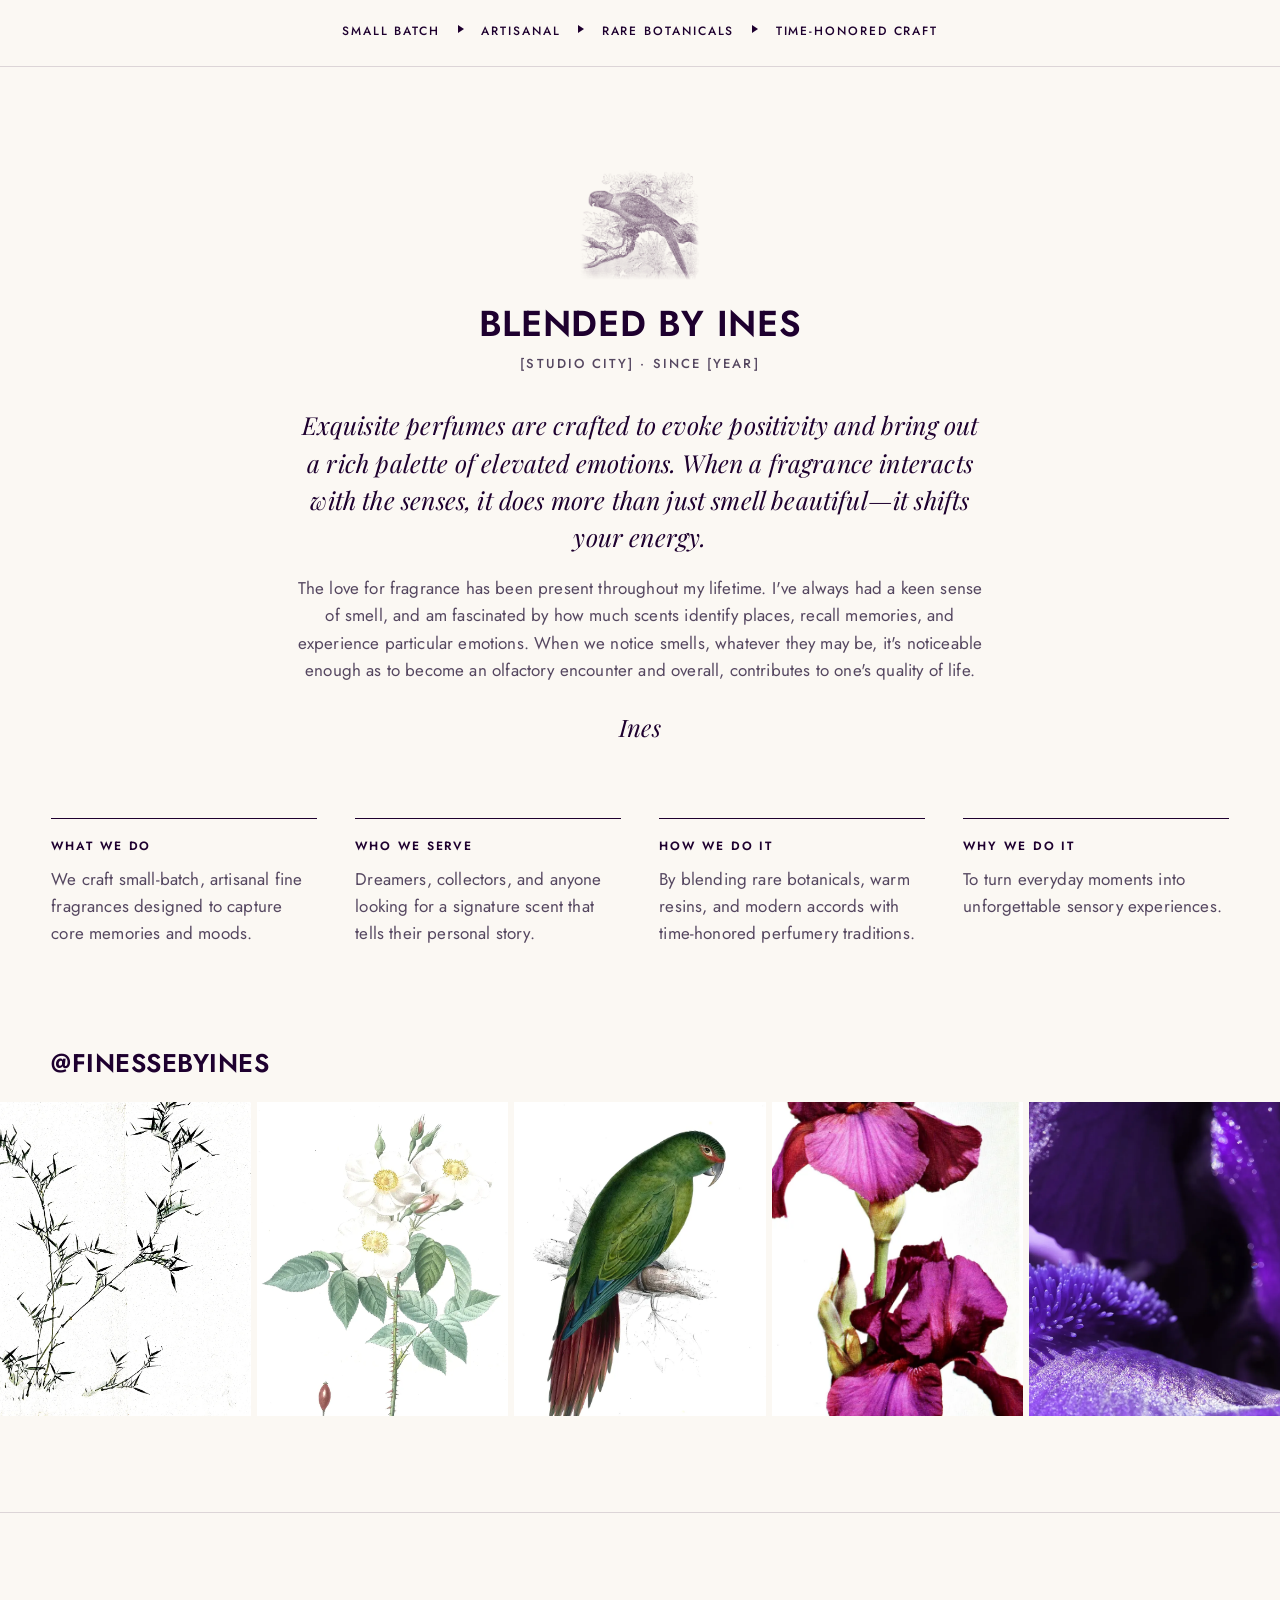
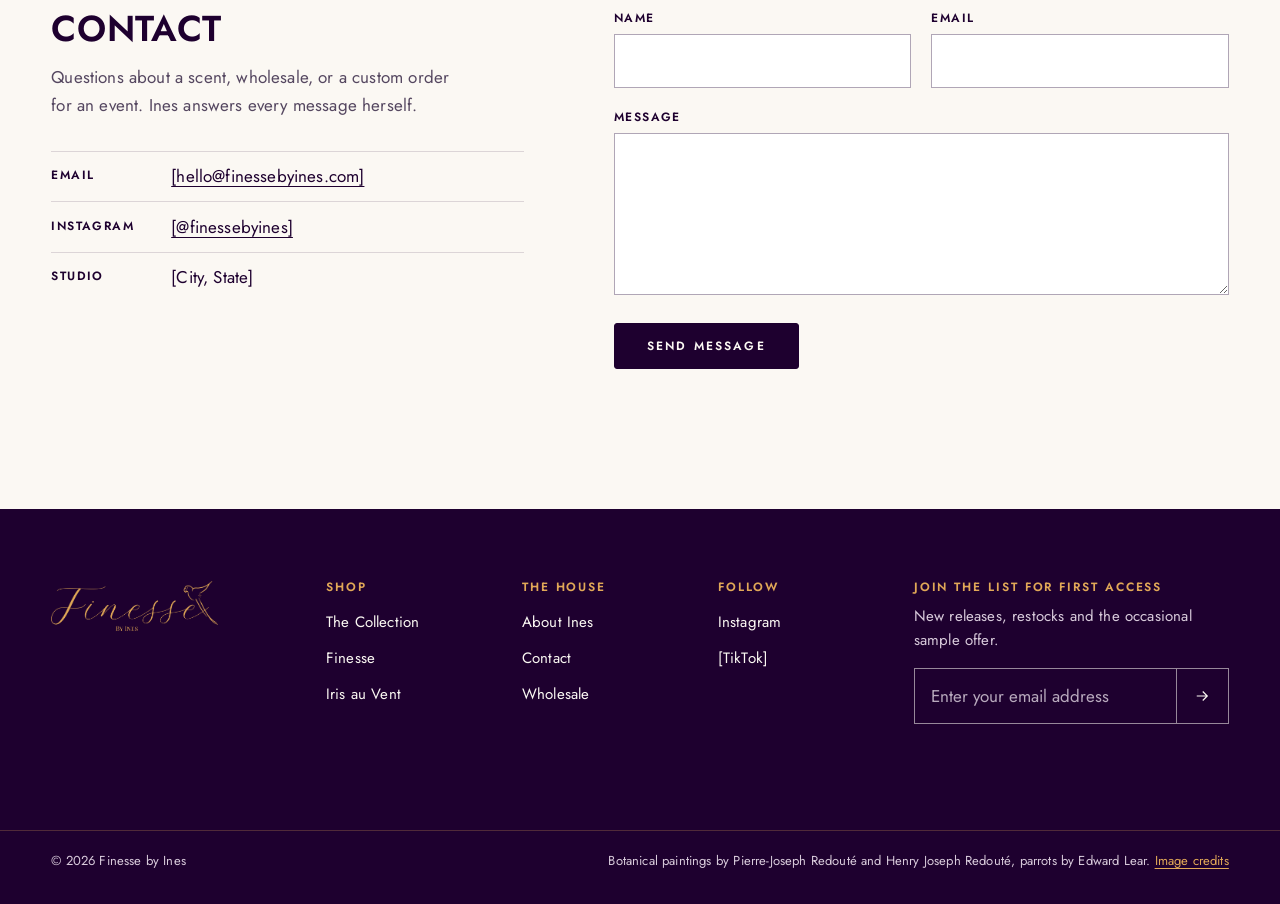
==== commit 22283fea: "Make concept H the site and remove concepts A to G The Ellis Brooklyn-style direction in the brand c" ====
--- a/index.html
+++ b/index.html
@@ -4,14 +4,14 @@
   <meta charset="utf-8">
   <meta name="viewport" content="width=device-width, initial-scale=1">
   <title>Finesse by Ines | Perfume</title>
-  <meta name="description" content="Finesse by Ines is a small perfume house built around rose, iris, bamboo and velvet. Discover the collection and sign up for launch updates.">
+  <meta name="description" content="Finesse by Ines crafts small-batch, artisanal fine fragrances. Finesse Eau de Parfum, the first from Ines, is coming soon. Join the list for first access.">
   <link rel="canonical" href="https://finessebyines.com/">
-  <meta name="theme-color" content="#2F1134">
+  <meta name="theme-color" content="#1E002F">
+  <meta name="robots" content="noindex">
 
   <meta property="og:type" content="website">
   <meta property="og:title" content="Finesse by Ines">
-  <meta property="og:description" content="Perfume built around rose, iris, bamboo and velvet.">
-  <meta property="og:url" content="https://finessebyines.com/">
+  <meta property="og:description" content="Small-batch, artisanal fine fragrance. Finesse Eau de Parfum is coming soon.">
   <meta property="og:image" content="https://finessebyines.com/assets/img/og-image.jpg">
   <meta name="twitter:card" content="summary_large_image">
 
@@ -20,221 +20,225 @@
 
   <link rel="preconnect" href="https://fonts.googleapis.com">
   <link rel="preconnect" href="https://fonts.gstatic.com" crossorigin>
-  <link rel="stylesheet" href="https://fonts.googleapis.com/css2?family=Allura&family=Cormorant+Garamond:ital,wght@0,400;0,500;1,400&family=Cormorant+SC:wght@500&display=swap">
-  <link rel="preload" as="image" href="assets/img/logo-gold.webp" type="image/webp">
+  <link rel="stylesheet" href="https://fonts.googleapis.com/css2?family=Jost:wght@400;500;600&family=Playfair+Display:ital,wght@0,400;1,400&display=swap">
+  <link rel="preload" as="image" type="image/webp" imagesrcset="assets/h/hero-bottle-1200.webp 1200w, assets/h/hero-bottle-2400.webp 2400w, assets/h/hero-bottle.webp 3200w" imagesizes="100vw">
   <link rel="stylesheet" href="css/styles.css">
-
-  <script type="application/ld+json">
-  {
-    "@context": "https://schema.org",
-    "@type": "Store",
-    "name": "Finesse by Ines",
-    "url": "https://finessebyines.com/",
-    "logo": "https://finessebyines.com/assets/img/logo-gold.png",
-    "image": "https://finessebyines.com/assets/img/og-image.jpg",
-    "description": "Perfume built around rose, iris, bamboo and velvet.",
-    "email": "hello@finessebyines.com",
-    "sameAs": ["https://www.instagram.com/finessebyines"]
-  }
-  </script>
 </head>
 <body>
 
-  <!-- Reusable silhouettes -->
-  <svg width="0" height="0" style="position:absolute" aria-hidden="true" focusable="false">
-    <defs>
-      <symbol id="bamboo" viewBox="0 0 160 600">
-        <g fill="currentColor">
-          <!-- stalks: segments with node gaps -->
-          <path d="M38 600V452h12v148zM38 446V318h12v128zM39 312V196h11v116zM40 190V88h9v102zM41 82V0h7v82z"/>
-          <path d="M34 449h20v4H34zM35 315h18v4H35zM36 193h17v4H36zM37 85h15v4H37z"/>
-          <path d="M96 600V500h10v100zM96 494V380h10v114zM97 374V268h9v106zM98 262V170h7v92zM99 164V96h5v68z"/>
-          <path d="M92 497h18v4H92zM93 377h16v4H93zM94 265h15v4H94zM95 167h13v4H95z"/>
-          <path d="M134 600V540h7v60zM134 534V440h7v94zM135 434V350h5v84zM135 344V280h4v64z"/>
-          <path d="M131 537h13v3h-13zM131 437h12v3h-12zM132 347h10v3h-10z"/>
-          <!-- leaves -->
-          <path d="M49 192c22-8 48-6 70 6-24 2-48 2-70-6z"/>
-          <path d="M49 196c16 10 30 26 38 44-16-10-30-24-38-44z"/>
-          <path d="M40 316c-18-8-34-6-40 0 14 4 28 4 40 0z"/>
-          <path d="M104 168c14-12 34-18 54-16-16 10-34 16-54 16z"/>
-          <path d="M104 172c10 14 14 30 12 46-8-14-12-30-12-46z"/>
-          <path d="M48 86c12-14 28-22 46-24-12 12-28 20-46 24z"/>
-          <path d="M97 378c-16-6-34-4-48 4 16 2 32 0 48-4z"/>
-          <path d="M139 282c6-14 14-24 21-28-2 12-10 22-21 28z"/>
-        </g>
-      </symbol>
-      <symbol id="bird" viewBox="0 0 40 16">
-        <path fill="currentColor" d="M0 9c6-6 13-7 20-1 7-6 14-5 20 1-7-3-13-2-20 5C13 7 7 6 0 9z"/>
-      </symbol>
-      <symbol id="bottle" viewBox="0 0 120 200">
-        <g fill="none" stroke="currentColor" stroke-width="1.4">
-          <rect x="47" y="8" width="26" height="22" rx="2"/>
-          <path d="M52 30v14h16V30"/>
-          <path d="M22 66c0-12 10-22 22-22h32c12 0 22 10 22 22v108c0 10-8 18-18 18H40c-10 0-18-8-18-18z"/>
-          <path d="M34 92h52v62H34z" opacity=".6"/>
-        </g>
-      </symbol>
-    </defs>
-  </svg>
-
   <a class="skip" href="#main">Skip to content</a>
 
-  <header class="hero" id="top">
-    <div class="velvet" aria-hidden="true">
-      <!-- Drop the looping velvet / rose / iris clip at this path and it plays automatically.
-           Keep it short (8-15s), muted, no audio track, 1080p, under ~4 MB. -->
-      <video class="velvet-video" muted loop playsinline preload="none" data-src="assets/video/hero-velvet.mp4"></video>
-    </div>
-
-    <div class="frame">
-      <nav class="frame-top" aria-label="Main">
-        <span class="rule" aria-hidden="true"></span>
-        <ul>
-          <li><a href="#about">About</a></li>
-          <li><a href="#collection">The Collection</a></li>
-          <li><a href="#updates">Get Updates</a></li>
-          <li><a href="#contact">Contact</a></li>
-        </ul>
-        <span class="rule" aria-hidden="true"></span>
-      </nav>
-
-      <div class="hero-body">
-        <h1>
-          <picture>
-            <source srcset="assets/img/logo-gold.webp" type="image/webp">
-            <img class="logo" src="assets/img/logo-gold.png" width="1733" height="513" alt="Finesse by Ines">
-          </picture>
-        </h1>
-        <p class="hero-line">Perfume for slow evenings, open windows and the people who notice.</p>
-      </div>
-
-      <a class="hero-cue" href="#collection">See the collection</a>
+  <p class="announce">The first collection arrives [season] <span aria-hidden="true">&middot;</span> <a href="#updates">Join the list for first access</a></p>
+
+  <header class="header">
+    <a class="brand" href="#top" aria-label="Finesse by Ines, home">
+      <img src="assets/c/logo-brand-purple.webp" width="1733" height="513" alt="">
+    </a>
+    <nav aria-label="Main">
+      <ul class="nav">
+        <li><a href="#collection">The Collection</a></li>
+        <li><a href="#finesse">Finesse</a></li>
+        <li><a href="#iris">Iris au Vent</a></li>
+        <li><a href="#about">About</a></li>
+        <li><a href="#contact">Contact</a></li>
+      </ul>
+    </nav>
+    <div class="header-end">
+      <a class="social" href="https://www.instagram.com/finessebyines" rel="noopener" aria-label="Finesse by Ines on Instagram">
+        <svg viewBox="0 0 24 24" aria-hidden="true"><rect x="3.5" y="3.5" width="17" height="17" rx="4.5"/><circle cx="12" cy="12" r="4"/><circle cx="17.2" cy="6.8" r=".6" fill="currentColor" stroke="none"/></svg>
+      </a>
+      <a class="header-cta" href="#updates">Join the list</a>
     </div>
   </header>
 
   <main id="main">
 
+    <section class="hero" id="top" aria-labelledby="hero-title">
+      <!-- Source: assets/h/Gemini_Generated_Image_l28skfl28skfl28s.jpg (3200 x 1312). Bottle sits left, copy goes in the empty right side. -->
+      <img class="hero-photo" src="assets/h/hero-bottle-2400.webp"
+           srcset="assets/h/hero-bottle-1200.webp 1200w, assets/h/hero-bottle-2400.webp 2400w, assets/h/hero-bottle.webp 3200w"
+           sizes="100vw" width="3200" height="1312"
+           alt="A Finesse by Ines perfume bottle with a gold cap on a sand-coloured stone, with lavender sprigs and drifting sheer fabric">
+      <div class="hero-inner">
+        <div class="hero-copy">
+          <h1 id="hero-title">Fragrance that shifts your energy</h1>
+          <p>Small-batch, artisanal perfume crafted to capture memories and moods. Finesse Eau de Parfum, the first from Ines, is coming soon.</p>
+          <a class="button" href="#collection">Discover the collection</a>
+        </div>
+      </div>
+    </section>
+
+    <section class="collection" id="collection" aria-labelledby="collection-title">
+      <h2 class="section-title" id="collection-title">The Collection</h2>
+
+      <ul class="products">
+        <li class="product product-featured">
+          <div class="product-tile product-tile-swatch">
+            <img src="assets/h/finesse-bottle-card.webp" width="960" height="1200" alt="The Finesse Eau de Parfum bottle on a sand-coloured stone with lavender" loading="lazy">
+            <span class="badge">Launching soon</span>
+          </div>
+          <h3>Finesse</h3>
+          <p class="product-mood">An elegant fragrance by Ines</p>
+          <p class="product-meta">Eau de Parfum <span aria-hidden="true">&middot;</span> [50 ml]</p>
+          <p class="product-price">[Price]</p>
+          <a class="button" href="#updates">Notify me</a>
+        </li>
+        <li class="product">
+          <div class="product-tile product-tile-swatch">
+            <img src="assets/c/velvet-rose.webp" width="1800" height="1087" alt="Purple silk velvet with a pattern of dark roses" loading="lazy">
+          </div>
+          <h3>Velours</h3>
+          <p class="product-mood">Dark plum and suede</p>
+          <p class="product-meta">Eau de Parfum <span aria-hidden="true">&middot;</span> [50 ml]</p>
+          <p class="product-price">[Price]</p>
+          <a class="button button-outline" href="#updates">Notify me</a>
+        </li>
+        <li class="product">
+          <div class="product-tile">
+            <img class="painting" src="assets/c/iris-pallida.webp" width="890" height="1100" alt="Botanical painting of a pale blue Dalmatian iris" loading="lazy">
+          </div>
+          <h3>Iris au Vent</h3>
+          <p class="product-mood">Powdery iris on a cool breeze</p>
+          <p class="product-meta">Eau de Parfum <span aria-hidden="true">&middot;</span> [50 ml]</p>
+          <p class="product-price">[Price]</p>
+          <a class="button button-outline" href="#updates">Notify me</a>
+        </li>
+        <li class="product">
+          <div class="product-tile">
+            <img class="painting" src="assets/c/bamboo-shoots.webp" width="1300" height="1152" alt="Ink and watercolour painting of bamboo stems and a new shoot" loading="lazy">
+          </div>
+          <h3>Bamboo Garden</h3>
+          <p class="product-mood">Green stalks and wet stone</p>
+          <p class="product-meta">Eau de Parfum <span aria-hidden="true">&middot;</span> [50 ml]</p>
+          <p class="product-price">[Price]</p>
+          <a class="button button-outline" href="#updates">Notify me</a>
+        </li>
+      </ul>
+    </section>
+
+    <!-- Fragrance stories: a heading row, then three equal panels with captions -->
+    <section class="story" id="finesse" aria-labelledby="finesse-title">
+      <div class="story-head">
+        <div>
+          <p class="story-kicker">Finesse <span aria-hidden="true">&middot;</span> Eau de Parfum</p>
+          <h2 id="finesse-title">The art of the light touch</h2>
+        </div>
+        <div class="story-intro">
+          <p><em class="define">Finesse</em> means refinement: a light touch, nothing overdone. The first fragrance from Ines opens clear and bright, blooms into a soft rose and settles on warm amber. [Notes and story to come from Ines.]</p>
+          <a class="text-link" href="#updates">Notify me at launch</a>
+        </div>
+      </div>
+      <!-- Gemini-generated mock images. Sources in assets/h: top 6kmcgg, heart ovx6gz, base jmb4gu (Gemini_Generated_Image_*.jpg) -->
+      <ul class="panels">
+        <li>
+          <figure>
+            <div class="panel"><img src="assets/h/finesse-note-top.webp" width="960" height="1200" alt="A clear droplet of perfume floating above a soft cream surface" loading="lazy"></div>
+            <figcaption>Top notes <span class="note-names">[to come from Ines]</span></figcaption>
+          </figure>
+        </li>
+        <li>
+          <figure>
+            <div class="panel"><img src="assets/h/finesse-note-heart.webp" width="960" height="1200" alt="A pale pink rose dusted with gold, floating on a cream background" loading="lazy"></div>
+            <figcaption>Heart notes <span class="note-names">[to come from Ines]</span></figcaption>
+          </figure>
+        </li>
+        <li>
+          <figure>
+            <div class="panel"><img src="assets/h/finesse-note-base.webp" width="960" height="1200" alt="A cut piece of golden amber with white blossoms and red pepper berries" loading="lazy"></div>
+            <figcaption>Base notes <span class="note-names">[to come from Ines]</span></figcaption>
+          </figure>
+        </li>
+      </ul>
+    </section>
+
+    <section class="story" id="iris" aria-labelledby="iris-title">
+      <div class="story-head">
+        <div>
+          <p class="story-kicker">Iris au Vent <span aria-hidden="true">&middot;</span> Eau de Parfum</p>
+          <h2 id="iris-title">Iris on a cool breeze</h2>
+        </div>
+        <div class="story-intro">
+          <p>Bergamot, orris root and white musk. Soft and powdery, like a window left open in spring.</p>
+          <a class="text-link" href="#updates">Notify me</a>
+        </div>
+      </div>
+      <ul class="panels">
+        <li>
+          <figure>
+            <div class="panel"><img src="assets/c/iris-lavender.webp" width="1800" height="1350" alt="Pale lavender irises among long green leaves" loading="lazy"></div>
+            <figcaption>In the garden</figcaption>
+          </figure>
+        </li>
+        <li>
+          <figure>
+            <div class="panel panel-print"><img class="painting" src="assets/c/iris-pallida.webp" width="890" height="1100" alt="Botanical painting of a pale blue Dalmatian iris" loading="lazy"></div>
+            <figcaption>Pale iris, grown for orris</figcaption>
+          </figure>
+        </li>
+        <li>
+          <figure>
+            <div class="panel"><img src="assets/c/iris-plum-plate.webp" width="564" height="1100" alt="Botanical plate of a deep magenta bearded iris" loading="lazy"></div>
+            <figcaption>Bearded iris</figcaption>
+          </figure>
+        </li>
+      </ul>
+    </section>
+
+    <ul class="values" aria-label="What goes into every bottle">
+      <li>Small batch</li>
+      <li>Artisanal</li>
+      <li>Rare botanicals</li>
+      <li>Time-honored craft</li>
+    </ul>
+
+    <!-- Copy from Ines's email, Nov 2026 -->
     <section class="about" id="about" aria-labelledby="about-title">
-      <div class="about-media">
-        <figure class="arch">
-          <!-- Swap for a slow-motion iris or rose clip: assets/video/about-iris.mp4 -->
-          <video class="arch-video" muted loop playsinline preload="none" data-src="assets/video/about-iris.mp4"></video>
-          <div class="arch-fill" aria-hidden="true"></div>
-          <figcaption class="placeholder-note">Iris bloom, slow motion</figcaption>
-        </figure>
-        <img class="about-parrot" src="assets/img/parrot-gold.png" width="357" height="448" alt="" loading="lazy">
-      </div>
-
-      <div class="about-copy">
-        <h2 class="script" id="about-title">About</h2>
-        <p class="lede">I started Finesse because the perfumes I loved most always reminded me of somewhere: a rose garden after rain, a stand of bamboo moving in the wind, the soft weight of velvet.</p>
-        <p>[Ines's story goes here. Where she grew up, how she came to perfume, what she wants someone to feel when they wear one of her scents. Two or three short paragraphs reads best.]</p>
-        <p>And yes, the little parrot in the signature is real. [Parrot's name] keeps me company in the studio and has opinions about every blend.</p>
-        <p class="signature">Ines</p>
-      </div>
-    </section>
-
-    <section class="collection" id="collection" aria-labelledby="collection-title">
-      <div class="collection-head">
-        <h2 class="script" id="collection-title">The Collection</h2>
-        <p>Each fragrance is built around one flower or material, then given room to change on the skin over the evening.</p>
-        <div class="rail-controls">
-          <button class="rail-btn" type="button" data-dir="-1" aria-label="Previous fragrance">
-            <svg viewBox="0 0 24 24" aria-hidden="true"><path d="M15 5l-7 7 7 7"/></svg>
-          </button>
-          <button class="rail-btn" type="button" data-dir="1" aria-label="Next fragrance">
-            <svg viewBox="0 0 24 24" aria-hidden="true"><path d="M9 5l7 7-7 7"/></svg>
-          </button>
-        </div>
-      </div>
-
-      <ul class="rail" tabindex="0" aria-label="Fragrances">
-        <li class="scent">
-          <div class="scent-arch" style="--tint:#6b2a6f">
-            <svg class="bottle" aria-hidden="true"><use href="#bottle"/></svg>
-            <span class="placeholder-note">Bottle photo</span>
-          </div>
-          <h3 class="scent-name">Velours</h3>
-          <p class="scent-desc">Dark plum and suede, like pulling on a velvet coat.</p>
-          <dl class="notes">
-            <div><dt>Top</dt><dd>Black plum, pink pepper</dd></div>
-            <div><dt>Heart</dt><dd>Damask rose, violet</dd></div>
-            <div><dt>Base</dt><dd>Suede, amber, musk</dd></div>
-          </dl>
-          <p class="scent-meta">[50 ml] <span>[Price]</span></p>
-        </li>
-        <li class="scent">
-          <div class="scent-arch" style="--tint:#7a4f9a">
-            <svg class="bottle" aria-hidden="true"><use href="#bottle"/></svg>
-            <span class="placeholder-note">Bottle photo</span>
-          </div>
-          <h3 class="scent-name">Iris au Vent</h3>
-          <p class="scent-desc">Powdery iris lifted by a cool breeze.</p>
-          <dl class="notes">
-            <div><dt>Top</dt><dd>Bergamot, cardamom</dd></div>
-            <div><dt>Heart</dt><dd>Orris root, iris</dd></div>
-            <div><dt>Base</dt><dd>Cashmere wood, white musk</dd></div>
-          </dl>
-          <p class="scent-meta">[50 ml] <span>[Price]</span></p>
-        </li>
-        <li class="scent">
-          <div class="scent-arch" style="--tint:#3f5a3a">
-            <svg class="bottle" aria-hidden="true"><use href="#bottle"/></svg>
-            <span class="placeholder-note">Bottle photo</span>
-          </div>
-          <h3 class="scent-name">Bamboo Garden</h3>
-          <p class="scent-desc">Green stalks, wet stone and a little sunlight.</p>
-          <dl class="notes">
-            <div><dt>Top</dt><dd>Green tea, yuzu</dd></div>
-            <div><dt>Heart</dt><dd>Bamboo, fig leaf</dd></div>
-            <div><dt>Base</dt><dd>Vetiver, cedar</dd></div>
-          </dl>
-          <p class="scent-meta">[50 ml] <span>[Price]</span></p>
-        </li>
-        <li class="scent">
-          <div class="scent-arch" style="--tint:#8a3f5c">
-            <svg class="bottle" aria-hidden="true"><use href="#bottle"/></svg>
-            <span class="placeholder-note">Bottle photo</span>
-          </div>
-          <h3 class="scent-name">Rose de Nuit</h3>
-          <p class="scent-desc">A rose that opens after dark.</p>
-          <dl class="notes">
-            <div><dt>Top</dt><dd>Lychee, saffron</dd></div>
-            <div><dt>Heart</dt><dd>Turkish rose, jasmine</dd></div>
-            <div><dt>Base</dt><dd>Oud, vanilla, benzoin</dd></div>
-          </dl>
-          <p class="scent-meta">[50 ml] <span>[Price]</span></p>
-        </li>
-      </ul>
-    </section>
-
-    <section class="updates" id="updates" aria-labelledby="updates-title">
-      <svg class="bamboo bamboo-left" aria-hidden="true"><use href="#bamboo"/></svg>
-      <svg class="bamboo bamboo-right" aria-hidden="true"><use href="#bamboo"/></svg>
-      <div class="flock" aria-hidden="true">
-        <svg class="b1"><use href="#bird"/></svg>
-        <svg class="b2"><use href="#bird"/></svg>
-        <svg class="b3"><use href="#bird"/></svg>
-      </div>
-
-      <div class="updates-inner">
-        <h2 class="script" id="updates-title">Get Updates</h2>
-        <p>New releases, small-batch restocks and the occasional sample offer. One or two emails a month.</p>
-        <!-- TODO: point action at the mailing list provider (Mailchimp, Kit, Klaviyo, etc.) -->
-        <form class="signup" action="#" method="post" data-demo>
-          <label for="signup-email">Email address</label>
-          <div class="signup-row">
-            <input id="signup-email" name="email" type="email" autocomplete="email" required placeholder="you@example.com">
-            <button type="submit">Sign up</button>
-          </div>
-          <p class="form-status" role="status" aria-live="polite"></p>
-        </form>
-      </div>
+      <div class="about-story">
+        <img class="about-mark painting" src="assets/c/parrot-engraving-plum.webp" width="1100" height="1014" alt="" loading="lazy">
+        <h2 class="section-title" id="about-title">Blended by Ines</h2>
+        <p class="about-sub">[Studio city] <span aria-hidden="true">&middot;</span> since [year]</p>
+        <p class="lede">Exquisite perfumes are crafted to evoke positivity and bring out a rich palette of elevated emotions. When a fragrance interacts with the senses, it does more than just smell beautiful&mdash;it shifts your energy.</p>
+        <p>The love for fragrance has been present throughout my lifetime. I've always had a keen sense of smell, and am fascinated by how much scents identify places, recall memories, and experience particular emotions. When we notice smells, whatever they may be, it's noticeable enough as to become an olfactory encounter and overall, contributes to one's quality of life.</p>
+        <p class="sign">Ines</p>
+      </div>
+
+      <dl class="bio">
+        <div>
+          <dt>What we do</dt>
+          <dd>We craft small-batch, artisanal fine fragrances designed to capture core memories and moods.</dd>
+        </div>
+        <div>
+          <dt>Who we serve</dt>
+          <dd>Dreamers, collectors, and anyone looking for a signature scent that tells their personal story.</dd>
+        </div>
+        <div>
+          <dt>How we do it</dt>
+          <dd>By blending rare botanicals, warm resins, and modern accords with time-honored perfumery traditions.</dd>
+        </div>
+        <div>
+          <dt>Why we do it</dt>
+          <dd>To turn everyday moments into unforgettable sensory experiences.</dd>
+        </div>
+      </dl>
+    </section>
+
+    <section class="gram" aria-labelledby="gram-title">
+      <div class="gram-head">
+        <h2 id="gram-title"><a href="https://www.instagram.com/finessebyines" rel="noopener">@finessebyines</a></h2>
+      </div>
+      <!-- Placeholder tiles: swap for real Instagram posts -->
+      <ul class="gram-grid">
+        <li><img src="assets/c/bamboo-painting.webp" width="1300" height="1145" alt="Ink painting of bamboo stems" loading="lazy"></li>
+        <li><img src="assets/c/rose-damascena.webp" width="952" height="1100" alt="Painting of a white Damask rose" loading="lazy"></li>
+        <li><img src="assets/c/parrot-longbill.webp" width="772" height="1100" alt="Painting of a green parrot" loading="lazy"></li>
+        <li><img src="assets/c/iris-plum-plate.webp" width="564" height="1100" alt="Painting of a magenta bearded iris" loading="lazy"></li>
+        <li><img src="assets/c/iris-macro.webp" width="1800" height="1172" alt="Close view of an iris petal" loading="lazy"></li>
+      </ul>
     </section>
 
     <section class="contact" id="contact" aria-labelledby="contact-title">
       <div class="contact-copy">
-        <h2 class="script" id="contact-title">Contact</h2>
+        <h2 class="section-title" id="contact-title">Contact</h2>
         <p>Questions about a scent, wholesale, or a custom order for an event. Ines answers every message herself.</p>
         <dl class="contact-list">
           <div><dt>Email</dt><dd><a href="mailto:hello@finessebyines.com">[hello@finessebyines.com]</a></dd></div>
@@ -243,7 +247,7 @@
         </dl>
       </div>
 
-      <!-- TODO: wire to a form handler (Formspree, Cloudflare Worker, etc.) -->
+      <!-- TODO: wire to a form handler -->
       <form class="contact-form" action="#" method="post" data-demo>
         <div class="field">
           <label for="c-name">Name</label>
@@ -253,21 +257,11 @@
           <label for="c-email">Email</label>
           <input id="c-email" name="email" type="email" autocomplete="email" required>
         </div>
-        <div class="field">
-          <label for="c-topic">About</label>
-          <select id="c-topic" name="topic">
-            <option>A fragrance</option>
-            <option>An order</option>
-            <option>Wholesale</option>
-            <option>Custom or event order</option>
-            <option>Something else</option>
-          </select>
-        </div>
-        <div class="field">
+        <div class="field field-wide">
           <label for="c-msg">Message</label>
           <textarea id="c-msg" name="message" rows="5" required></textarea>
         </div>
-        <button type="submit">Send message</button>
+        <button class="button" type="submit">Send message</button>
         <p class="form-status" role="status" aria-live="polite"></p>
       </form>
     </section>
@@ -275,16 +269,52 @@
   </main>
 
   <footer class="footer">
-    <div class="card">
-      <img src="assets/img/logo-gold.png" width="1733" height="513" alt="Finesse by Ines" loading="lazy">
-      <ul class="footer-links">
-        <li><a href="#about">About</a></li>
-        <li><a href="#collection">The Collection</a></li>
-        <li><a href="#updates">Get Updates</a></li>
-        <li><a href="#contact">Contact</a></li>
-      </ul>
+    <div class="footer-top">
+      <img class="footer-logo" src="assets/c/logo-brand-gold.webp" width="1733" height="513" alt="Finesse by Ines" loading="lazy">
+
+      <nav class="footer-col" aria-labelledby="f-shop">
+        <h2 id="f-shop">Shop</h2>
+        <ul>
+          <li><a href="#collection">The Collection</a></li>
+          <li><a href="#finesse">Finesse</a></li>
+          <li><a href="#iris">Iris au Vent</a></li>
+        </ul>
+      </nav>
+      <nav class="footer-col" aria-labelledby="f-house">
+        <h2 id="f-house">The House</h2>
+        <ul>
+          <li><a href="#about">About Ines</a></li>
+          <li><a href="#contact">Contact</a></li>
+          <li><a href="#contact">Wholesale</a></li>
+        </ul>
+      </nav>
+      <nav class="footer-col" aria-labelledby="f-follow">
+        <h2 id="f-follow">Follow</h2>
+        <ul>
+          <li><a href="https://www.instagram.com/finessebyines" rel="noopener">Instagram</a></li>
+          <li><a href="#">[TikTok]</a></li>
+        </ul>
+      </nav>
+
+      <!-- TODO: point action at the mailing list provider -->
+      <form class="signup" id="updates" action="#" method="post" data-demo>
+        <h2>Join the list for first access</h2>
+        <p>New releases, restocks and the occasional sample offer.</p>
+        <label class="visually-hidden" for="signup-email">Email address</label>
+        <div class="signup-row">
+          <input id="signup-email" name="email" type="email" autocomplete="email" required placeholder="Enter your email address">
+          <button type="submit" aria-label="Sign up">
+            <svg viewBox="0 0 24 24" aria-hidden="true"><path d="M5 12h14M13 6l6 6-6 6"/></svg>
+          </button>
+        </div>
+        <p class="form-status" role="status" aria-live="polite"></p>
+      </form>
     </div>
-    <p class="fine">&copy; <span data-year>2026</span> Finesse by Ines</p>
+
+    <div class="footer-bottom">
+      <p>&copy; <span data-year>2026</span> Finesse by Ines</p>
+      <p>Botanical paintings by Pierre-Joseph Redouté and Henry Joseph Redouté, parrots by Edward Lear. <a href="CREDITS.md">Image credits</a></p>
+    </div>
   </footer>
 
   <script src="js/main.js" defer></script>
--- a/css/styles.css
+++ b/css/styles.css
@@ -1,485 +1,464 @@
-/* Finesse by Ines
-   Palette from the client's brand board. Fonts: Allura for headers (nearest free match
-   to the logo script), Cormorant Garamond for body, Cormorant SC for the "By Ines" caps voice. */
+/* Finesse by Ines, concept H: concept C's palette and paintings in the Ellis Brooklyn layout.
+   Crisp light page, a full-bleed hero with copy on the image, bold uppercase sans headings,
+   product cards with outlined buttons, staggered editorial collages and a column footer.
+   Brand colours: purple #1E002F (ink, bar, footer), gold #E1A857 (only on purple).
+   Playfair (the "By Ines" face) carries the softer italic lines. */
 
 :root {
-  --night: #2F1134;    /* eggplant, main ground */
-  --plum: #532058;     /* raised panels */
-  --orchid: #8C4FA0;   /* decorative only, too low-contrast for text on night */
-  --gold: #D7B86B;
-  --parchment: #F6F0DF;
-  --ink: #2F1134;      /* text on parchment */
-  --muted: #d9cbe0;    /* secondary text on night, 9:1 */
-  --bamboo: #4c5f3d;
-
-  --script: "Allura", "Snell Roundhand", cursive;
-  --serif: "Cormorant Garamond", "Garamond", "Times New Roman", serif;
-  --caps: "Cormorant SC", "Cormorant Garamond", serif;
-
-  --gutter: clamp(16px, 5vw, 72px);
-  --measure: 34rem;
-  --inset: clamp(12px, 2.4vw, 28px);
+  --paper: #FBF8F3;    /* near-white, a touch warmer than Ellis Brooklyn's pure white */
+  --sand: #EFE7D9;     /* product tiles and the about band */
+  --ink: #1E002F;      /* brand purple */
+  --ink-soft: #554760; /* secondary text, 7.9:1 on paper */
+  --gold: #E1A857;     /* brand gold, on purple only */
+  --rule: rgba(30, 0, 47, .14);
+  --on-ink-soft: #d8cadb;
+
+  --sans: "Jost", "Futura", "Avenir Next", "Helvetica Neue", Arial, sans-serif;
+  --serif: "Playfair Display", "Didot", Georgia, serif;
+
+  --gutter: clamp(16px, 4vw, 64px);
+  --max: 88rem;
 }
 
 *, *::before, *::after { box-sizing: border-box; }
 html { scroll-behavior: smooth; -webkit-text-size-adjust: 100%; }
 body {
   margin: 0;
-  background: var(--night);
-  color: var(--parchment);
-  font-family: var(--serif);
-  font-size: clamp(1.125rem, 1rem + .4vw, 1.3125rem);
+  background: var(--paper);
+  color: var(--ink);
+  font-family: var(--sans);
+  font-weight: 400;
+  font-size: clamp(1rem, .97rem + .15vw, 1.0625rem);
   line-height: 1.6;
+  letter-spacing: .01em;
   -webkit-font-smoothing: antialiased;
 }
 img, svg, video { display: block; max-width: 100%; }
 a { color: inherit; }
 h1, h2, h3, p, dl, dd, figure, ul { margin: 0; }
 ul { padding: 0; list-style: none; }
-
-:focus-visible { outline: 1px solid var(--gold); outline-offset: 4px; }
-
+h1, h2, h3 {
+  font-family: var(--sans);
+  font-weight: 600;
+  text-transform: uppercase;
+  letter-spacing: .02em;
+  line-height: 1.1;
+  text-wrap: balance;
+}
+p { text-wrap: pretty; }
+
+:focus-visible { outline: 2px solid var(--ink); outline-offset: 3px; }
+::selection { background: var(--ink); color: var(--paper); }
+
+.visually-hidden {
+  position: absolute; width: 1px; height: 1px; overflow: hidden;
+  clip: rect(0 0 0 0); white-space: nowrap;
+}
 .skip {
-  position: absolute; left: 16px; top: -60px; z-index: 10;
-  padding: .5rem 1rem; background: var(--gold); color: var(--night);
+  position: absolute; left: 16px; top: -60px; z-index: 20;
+  padding: .5rem 1rem; background: var(--ink); color: var(--paper);
 }
 .skip:focus { top: 16px; }
 
-.script {
-  font-family: var(--script);
-  font-weight: 400;
-  color: var(--gold);
-  font-size: clamp(3.5rem, 2.5rem + 4vw, 6.5rem);
-  line-height: 1;
-  letter-spacing: 0;
-}
-
-/* ---------- Hero: the business card, scaled to the screen ---------- */
+/* ---------- Buttons and links ---------- */
+
+.button {
+  display: inline-flex; align-items: center; justify-content: center;
+  min-height: 46px;
+  padding: .7rem 2rem;
+  font: 600 .75rem/1 var(--sans);
+  letter-spacing: .18em;
+  text-transform: uppercase;
+  text-decoration: none;
+  color: var(--paper);
+  background: var(--ink);
+  border: 1px solid var(--ink);
+  border-radius: 3px;
+  cursor: pointer;
+  transition: background-color .2s ease, color .2s ease, border-color .2s ease;
+}
+.button:hover, .button:focus-visible { background: transparent; color: var(--ink); }
+.button-outline { background: transparent; color: var(--ink); border-radius: 0; }
+.button-outline:hover, .button-outline:focus-visible { background: var(--ink); color: var(--paper); }
+.button-light { background: var(--paper); color: var(--ink); border-color: var(--paper); }
+.button-light:hover, .button-light:focus-visible { background: transparent; color: var(--paper); }
+
+.text-link {
+  display: inline-flex; align-items: center; min-height: 44px;
+  font: 600 .8125rem/1.1 var(--sans);
+  letter-spacing: .08em;
+  text-transform: uppercase;
+  text-underline-offset: 4px;
+  white-space: nowrap;
+}
+.text-link:hover { text-decoration-thickness: 2px; }
+
+.section-title { font-size: clamp(1.6rem, 1.3rem + 1.2vw, 2.25rem); text-align: center; }
+
+/* paintings sit on their tile: multiply drops the white paper, the mask feathers the edges */
+.painting {
+  mix-blend-mode: multiply;
+  -webkit-mask-image: linear-gradient(to right, transparent, #000 8%, #000 92%, transparent), linear-gradient(to bottom, transparent, #000 6%, #000 92%, transparent);
+  -webkit-mask-composite: source-in;
+  mask-image: linear-gradient(to right, transparent, #000 8%, #000 92%, transparent), linear-gradient(to bottom, transparent, #000 6%, #000 92%, transparent);
+  mask-composite: intersect;
+}
+
+/* ---------- Announcement + header ---------- */
+
+.announce {
+  background: var(--ink);
+  color: var(--paper);
+  text-align: center;
+  font-size: .75rem;
+  font-weight: 500;
+  letter-spacing: .14em;
+  text-transform: uppercase;
+  padding: .6rem var(--gutter);
+}
+.announce a { color: var(--gold); text-underline-offset: 3px; display: inline-block; padding: .65rem 0; margin: -.5rem 0; }
+
+.header {
+  display: grid;
+  grid-template-columns: auto 1fr auto;
+  align-items: center;
+  gap: 2rem;
+  max-width: var(--max);
+  margin-inline: auto;
+  padding: 1rem var(--gutter);
+}
+.brand { display: block; }
+.brand img { width: clamp(130px, 12vw, 170px); height: auto; }
+.nav { display: flex; justify-content: center; flex-wrap: wrap; gap: 0 clamp(1rem, 2.6vw, 2.5rem); }
+.nav a, .header-cta {
+  display: inline-flex; align-items: center;
+  min-height: 44px;
+  font-size: .8125rem;
+  font-weight: 500;
+  letter-spacing: .08em;
+  text-transform: uppercase;
+  text-decoration: none;
+  text-underline-offset: 6px;
+}
+.nav a:hover, .nav a:focus-visible, .header-cta:hover { text-decoration-line: underline; }
+.header-end { display: flex; align-items: center; gap: 1rem; }
+.header-cta { font-weight: 600; }
+.social { display: grid; place-items: center; width: 44px; height: 44px; color: var(--ink); }
+.social svg { width: 20px; height: 20px; fill: none; stroke: currentColor; stroke-width: 1.5; }
+
+/* ---------- Hero: full-width bottle photo, copy in its empty right side ---------- */
 
 .hero {
   position: relative;
-  min-height: 100svh;
-  display: grid;
   overflow: hidden;
-  isolation: isolate;
-}
-
-.velvet {
-  position: absolute; inset: 0; z-index: -1;
-  background: var(--night);
-}
-/* Stand-in for the velvet video: two soft folds of light drifting very slowly */
-.velvet::before,
-.velvet::after {
+  background: #EDE5DC; /* the photo's own backdrop, shows while it loads */
+  color: var(--ink);
+}
+.hero-photo {
+  position: absolute; inset: 0;
+  width: 100%; height: 100%;
+  object-fit: cover;
+  object-position: 20% 50%;
+}
+.hero-inner {
+  position: relative;
+  display: grid;
+  grid-template-columns: minmax(0, 1fr) minmax(0, 1fr);
+  align-items: center;
+  min-height: clamp(460px, 41vw, 680px);
+  max-width: var(--max);
+  margin-inline: auto;
+  padding: clamp(2.5rem, 5vw, 4rem) var(--gutter);
+}
+.hero-copy { grid-column: 2; max-width: 34rem; }
+.hero h1 { font-size: clamp(2rem, 1.4rem + 2.4vw, 3.25rem); max-width: 16ch; }
+.hero-copy p { margin-top: 1.25rem; max-width: 28rem; font-size: 1.0625rem; }
+.hero .button { margin-top: 2rem; }
+
+/* ---------- Collection ---------- */
+
+.collection {
+  max-width: var(--max);
+  margin-inline: auto;
+  padding: clamp(4rem, 8vw, 6.5rem) var(--gutter);
+}
+.products {
+  display: grid;
+  grid-template-columns: repeat(4, minmax(0, 1fr));
+  gap: clamp(1.25rem, 2.4vw, 2rem);
+  margin-top: clamp(2.5rem, 5vw, 3.5rem);
+}
+.product { display: flex; flex-direction: column; }
+.product-tile {
+  position: relative;
+  aspect-ratio: 4 / 5;
+  background: var(--sand);
+  margin-bottom: 1.1rem;
+  overflow: hidden;
+}
+.product-tile img { position: absolute; inset: 9%; width: 82%; height: 82%; object-fit: contain; transition: transform .6s ease; }
+.product-tile-swatch img { inset: 0; width: 100%; height: 100%; object-fit: cover; }
+.product:hover .product-tile img { transform: scale(1.03); }
+.product h3 { font-size: 1.0625rem; }
+.product-mood { margin-top: .2rem; font-family: var(--serif); font-style: italic; color: var(--ink-soft); }
+.product-meta { margin-top: .35rem; font-size: .875rem; color: var(--ink-soft); }
+.product-price { margin-top: .1rem; font-size: .9375rem; font-weight: 600; }
+.product .button { margin-top: auto; }
+.product-price { margin-bottom: 1rem; }
+
+/* ---------- Fragrance stories: heading row, then three equal captioned panels ---------- */
+
+.story {
+  max-width: var(--max);
+  margin-inline: auto;
+  padding: clamp(3.5rem, 7vw, 5.5rem) var(--gutter);
+  border-top: 1px solid var(--rule);
+}
+.story-head {
+  display: grid;
+  grid-template-columns: minmax(0, 1fr) minmax(0, 1fr);
+  gap: 1.5rem clamp(2rem, 6vw, 6rem);
+  align-items: end;
+  margin-bottom: clamp(2rem, 4vw, 3rem);
+}
+.story-kicker {
+  margin-bottom: .6rem;
+  font-size: .75rem; font-weight: 500; letter-spacing: .16em; text-transform: uppercase;
+  color: var(--ink-soft);
+}
+.story-head h2 { font-size: clamp(1.6rem, 1.3rem + 1.2vw, 2.25rem); max-width: 16ch; }
+.story-intro p { color: var(--ink-soft); max-width: 34rem; }
+.story-intro .text-link { margin-top: .5rem; }
+.define { font-family: var(--serif); font-size: 1.1em; color: var(--ink); }
+
+.panels { display: grid; grid-template-columns: repeat(3, minmax(0, 1fr)); gap: clamp(1rem, 2vw, 1.5rem); }
+.panel { position: relative; aspect-ratio: 4 / 5; overflow: hidden; background: var(--sand); }
+.panel img { position: absolute; inset: 0; width: 100%; height: 100%; object-fit: cover; }
+.panel-print img { inset: 8%; width: 84%; height: 84%; object-fit: contain; }
+.panels figcaption {
+  margin-top: .8rem;
+  font-size: .75rem; font-weight: 600; letter-spacing: .14em; text-transform: uppercase;
+}
+.note-names {
+  display: block; margin-top: .25rem;
+  font-family: var(--serif); font-style: italic; font-weight: 400;
+  font-size: .9375rem; letter-spacing: 0; text-transform: none; color: var(--ink-soft);
+}
+
+/* the launch fragrance */
+.badge {
+  position: absolute; top: .75rem; left: .75rem;
+  padding: .35rem .7rem;
+  background: var(--ink); color: var(--gold);
+  font-size: .6875rem; font-weight: 600; letter-spacing: .14em; text-transform: uppercase;
+}
+
+/* ---------- Values strip ---------- */
+
+.values {
+  display: flex; flex-wrap: wrap; justify-content: center; align-items: center;
+  gap: .4rem 0;
+  padding: 1.6rem var(--gutter);
+  border-block: 1px solid var(--rule);
+  font-size: .75rem;
+  font-weight: 500;
+  letter-spacing: .16em;
+  text-transform: uppercase;
+}
+.values li + li::before {
   content: "";
-  position: absolute;
-  inset: -40%;
-  background:
-    radial-gradient(40% 30% at 30% 40%, rgba(140, 79, 160, .55), transparent 70%),
-    radial-gradient(35% 45% at 72% 62%, rgba(83, 32, 88, .9), transparent 70%),
-    radial-gradient(25% 20% at 60% 30%, rgba(215, 184, 107, .10), transparent 70%);
-  filter: blur(30px);
-  animation: drift 38s ease-in-out infinite alternate;
-}
-.velvet::after {
-  background:
-    repeating-linear-gradient(115deg, transparent 0 9%, rgba(47, 17, 52, .45) 14%, transparent 19%),
-    radial-gradient(30% 40% at 45% 75%, rgba(140, 79, 160, .35), transparent 70%);
-  filter: blur(40px);
-  animation-duration: 52s;
-  animation-direction: alternate-reverse;
-}
-@keyframes drift {
-  from { transform: translate3d(-4%, -2%, 0) rotate(0deg) scale(1); }
-  to   { transform: translate3d(5%, 3%, 0) rotate(8deg) scale(1.08); }
-}
-.velvet-video {
-  position: absolute; inset: 0; width: 100%; height: 100%;
-  object-fit: cover; opacity: 0; transition: opacity 1.5s ease;
-}
-.velvet-video.is-playing { opacity: .85; }
-.hero::after {
-  /* keeps the logo legible once real footage is in */
-  content: ""; position: absolute; inset: 0; z-index: -1;
-  background: radial-gradient(60% 50% at 50% 50%, rgba(47, 17, 52, .55), rgba(47, 17, 52, .15));
-  pointer-events: none;
-}
-
-.frame {
-  --nav-h: 2.75rem;
-  margin: calc(var(--inset) + var(--nav-h) / 2) var(--inset) var(--inset);
-  border: 1px solid var(--gold);
-  border-top: 0;
-  display: grid;
-  grid-template-rows: auto 1fr auto;
-  min-height: calc(100svh - 2 * var(--inset) - var(--nav-h) / 2);
-}
-
-/* The top edge of the frame is drawn in two pieces so the nav sits in the line */
-.frame-top {
+  display: inline-block;
+  width: 0; height: 0;
+  margin: 0 1.1rem .1em;
+  border-block: 4px solid transparent;
+  border-left: 6px solid var(--ink);
+}
+
+/* ---------- About: centred, after Ellis Brooklyn's "Scents of belonging" ---------- */
+
+.about {
+  max-width: var(--max);
+  margin-inline: auto;
+  padding: clamp(4rem, 8vw, 6.5rem) var(--gutter);
+}
+.about-story { max-width: 44rem; margin-inline: auto; text-align: center; }
+.about-mark { width: 120px; height: auto; margin: 0 auto 1.5rem; }
+.about-sub { margin-top: .6rem; font-size: .8125rem; font-weight: 500; letter-spacing: .16em; text-transform: uppercase; color: var(--ink-soft); }
+.about .lede {
+  margin-top: 2rem;
+  font-family: var(--serif);
+  font-style: italic;
+  font-size: clamp(1.25rem, 1.1rem + .6vw, 1.55rem);
+  line-height: 1.5;
+}
+.about .lede + p { margin-top: 1.25rem; color: var(--ink-soft); }
+.sign { margin-top: 1.5rem; font-family: var(--serif); font-style: italic; font-size: 1.5rem; }
+
+/* brand bio: four short answers in a row */
+.bio {
+  display: grid;
+  grid-template-columns: repeat(4, minmax(0, 1fr));
+  gap: 2rem clamp(1.5rem, 3vw, 2.5rem);
+  margin-top: clamp(3rem, 6vw, 4.5rem);
+}
+.bio div { padding-top: 1.1rem; border-top: 1px solid var(--ink); }
+.bio dt { font-size: .75rem; font-weight: 600; letter-spacing: .16em; text-transform: uppercase; }
+.bio dd { margin: .6rem 0 0; color: var(--ink-soft); }
+
+/* ---------- Instagram row ---------- */
+
+.gram { padding: 0 0 clamp(4rem, 8vw, 6rem); }
+.gram-head { max-width: var(--max); margin: 0 auto 1.5rem; padding-inline: var(--gutter); }
+.gram-head h2 { font-size: clamp(1.25rem, 1.05rem + .8vw, 1.6rem); }
+.gram-head a { text-decoration: none; }
+.gram-head a:hover { text-decoration: underline; text-underline-offset: 5px; }
+.gram-grid { display: grid; grid-template-columns: repeat(5, minmax(0, 1fr)); gap: 6px; }
+.gram-grid li { aspect-ratio: 4 / 5; overflow: hidden; background: var(--sand); }
+.gram-grid img { width: 100%; height: 100%; object-fit: cover; }
+
+/* ---------- Contact ---------- */
+
+.contact {
+  display: grid;
+  grid-template-columns: minmax(0, 1fr) minmax(0, 1.3fr);
+  gap: clamp(3rem, 7vw, 7rem);
+  max-width: var(--max);
+  margin-inline: auto;
+  padding: clamp(4rem, 8vw, 6rem) var(--gutter);
+  border-top: 1px solid var(--rule);
+}
+.contact .section-title { text-align: left; }
+.contact-copy > p { margin-top: 1rem; max-width: 26rem; color: var(--ink-soft); }
+.contact-list { margin-top: 2rem; }
+.contact-list div { display: grid; grid-template-columns: 6.5rem 1fr; gap: 1rem; padding: .7rem 0; border-top: 1px solid var(--rule); }
+.contact-list dt { font-size: .75rem; font-weight: 600; letter-spacing: .12em; text-transform: uppercase; padding-top: .2rem; }
+.contact-list a { display: inline-block; padding: .55rem 0; margin: -.55rem 0; text-underline-offset: 4px; }
+.contact-form { display: grid; grid-template-columns: 1fr 1fr; gap: 1.25rem; align-content: start; }
+.field label {
+  display: block;
+  margin-bottom: .4rem;
+  font-size: .75rem; font-weight: 600; letter-spacing: .12em; text-transform: uppercase;
+}
+.field input, .field textarea {
+  width: 100%; min-width: 0;
+  padding: .75rem .9rem;
+  font: inherit;
+  color: var(--ink);
+  background: #fff;
+  border: 1px solid rgba(30, 0, 47, .35);
+  border-radius: 0;
+}
+.field input:focus-visible, .field textarea:focus-visible { outline: none; border-color: var(--ink); box-shadow: inset 0 0 0 1px var(--ink); }
+.field-wide { grid-column: 1 / -1; }
+.field textarea { resize: vertical; min-height: 8rem; }
+.contact-form .button { justify-self: start; }
+.form-status { min-height: 1.6em; font-size: .9375rem; }
+.contact-form .form-status { grid-column: 1 / -1; }
+
+/* ---------- Footer ---------- */
+
+.footer { background: var(--ink); color: var(--paper); }
+.footer :focus-visible { outline-color: var(--gold); }
+.footer-top {
+  display: grid;
+  grid-template-columns: 1.2fr repeat(3, minmax(0, .8fr)) 1.6fr;
+  gap: 2.5rem clamp(1.5rem, 3vw, 3rem);
+  max-width: var(--max);
+  margin-inline: auto;
+  padding: clamp(3rem, 6vw, 4.5rem) var(--gutter);
+}
+.footer-logo { width: clamp(140px, 13vw, 190px); height: auto; }
+.footer h2 {
+  font-size: .75rem;
+  letter-spacing: .16em;
+  color: var(--gold);
+  margin-bottom: .6rem;
+}
+.footer-col a {
+  display: inline-flex; align-items: center; min-height: 36px;
+  font-size: .9375rem;
+  text-decoration: none;
+  text-underline-offset: 5px;
+}
+.footer-col a:hover, .footer-col a:focus-visible { color: var(--gold); text-decoration-line: underline; }
+
+.signup p { font-size: .9375rem; color: var(--on-ink-soft); }
+.signup-row {
   display: flex;
-  align-items: center;
-  gap: clamp(.75rem, 2vw, 1.5rem);
-  min-height: var(--nav-h);
-  margin: calc(var(--nav-h) / -2) -1px 0;
-}
-.frame-top .rule { flex: 1; height: 1px; background: var(--gold); min-width: 1rem; }
-.frame-top ul {
-  display: flex; flex-wrap: wrap; justify-content: center;
-  gap: .25rem clamp(1rem, 3vw, 2.75rem);
-}
-.frame-top a {
-  font-family: var(--caps);
-  font-weight: 500;
-  font-size: 1.0625rem;
-  letter-spacing: .04em;
-  text-decoration: none;
-  color: var(--parchment);
-  display: inline-block;
-  padding: .55rem .1rem;
-  background:
-    linear-gradient(var(--gold), var(--gold)) no-repeat 50% 85% / 0 1px;
-  transition: background-size .35s ease, color .35s ease;
-}
-.frame-top a:hover,
-.frame-top a:focus-visible { color: var(--gold); background-size: 100% 1px; }
-
-.hero-body {
-  align-self: center;
-  justify-self: center;
-  text-align: center;
-  padding: 2rem var(--gutter);
-  width: 100%;
-  max-width: 64rem;
-}
-.logo {
-  width: min(100%, 52rem);
-  height: auto;
-  margin-inline: auto;
-  animation: write 2.6s cubic-bezier(.6, .05, .3, 1) .2s both;
-}
-/* the signature writes itself left to right, the one load moment on the page */
-@keyframes write {
-  from { clip-path: inset(0 100% 0 0); opacity: .4; }
-  to   { clip-path: inset(0 0 0 0); opacity: 1; }
-}
-.hero-line {
-  margin-top: clamp(1.5rem, 4vh, 2.75rem);
-  font-style: italic;
-  color: var(--muted);
-  font-size: clamp(1.125rem, 1rem + .6vw, 1.5rem);
-  animation: fade 1.2s ease 2.4s both;
-}
-@keyframes fade { from { opacity: 0; } to { opacity: 1; } }
-
-.hero-cue {
-  justify-self: center;
-  margin-bottom: -1px;
-  padding: .6rem 1.4rem .9rem;
-  font-family: var(--caps);
-  font-weight: 500;
-  font-size: 1rem;
-  letter-spacing: .04em;
-  text-decoration: none;
-  color: var(--gold);
-  border: 1px solid var(--gold);
-  border-bottom: 0;
-  transition: background-color .3s ease, color .3s ease;
-}
-.hero-cue:hover, .hero-cue:focus-visible { background: var(--gold); color: var(--night); }
-
-/* ---------- About ---------- */
-
-.about {
-  display: grid;
-  grid-template-columns: minmax(0, 5fr) minmax(0, 6fr);
-  gap: clamp(2.5rem, 7vw, 7rem);
-  align-items: center;
-  padding: clamp(5rem, 12vw, 10rem) var(--gutter);
-  max-width: 82rem;
-  margin-inline: auto;
-}
-.about-media { position: relative; }
-.arch {
-  position: relative;
-  aspect-ratio: 4 / 5.4;
-  border-radius: 999px 999px 0 0;
-  overflow: hidden;
-  border: 1px solid var(--gold);
-  padding: 10px;
-  background-clip: content-box;
-}
-.arch-fill, .arch-video {
-  position: absolute; inset: 10px;
-  width: calc(100% - 20px); height: calc(100% - 20px);
-  border-radius: 999px 999px 0 0;
-  object-fit: cover;
-}
-.arch-fill {
-  background:
-    radial-gradient(50% 35% at 50% 40%, rgba(140, 79, 160, .7), transparent 75%),
-    radial-gradient(70% 50% at 40% 90%, rgba(76, 95, 61, .55), transparent 70%),
-    var(--plum);
-}
-.arch-video { z-index: 1; opacity: 0; transition: opacity 1.5s ease; }
-.arch-video.is-playing { opacity: 1; }
-.placeholder-note {
-  position: absolute; left: 50%; bottom: 1.5rem; z-index: 2;
-  transform: translateX(-50%);
-  white-space: nowrap;
-  font-size: .875rem; font-style: italic;
-  color: rgba(246, 240, 223, .7);
-}
-.about-parrot {
-  position: absolute;
-  width: clamp(90px, 13vw, 150px);
-  height: auto;
-  right: -8%;
-  top: -6%;
-  transform: scaleX(-1) rotate(-6deg);
-}
-
-.about-copy { max-width: var(--measure); }
-.about-copy .script { margin-bottom: 1.5rem; }
-.about-copy p + p { margin-top: 1.1em; }
-.lede { font-size: 1.25em; line-height: 1.45; }
-.about-copy .signature {
-  margin-top: 1.5rem;
-  font-family: var(--script);
-  font-size: 3rem;
-  line-height: 1;
-  color: var(--gold);
-}
-
-/* ---------- Collection: a slow shelf you browse sideways ---------- */
-
-.collection {
-  background: var(--plum);
-  padding: clamp(4.5rem, 10vw, 8rem) 0;
-  border-block: 1px solid rgba(215, 184, 107, .45);
-}
-.collection-head {
-  display: grid;
-  grid-template-columns: auto minmax(0, 26rem) auto;
-  align-items: end;
-  gap: 1.5rem clamp(2rem, 5vw, 5rem);
-  padding-inline: var(--gutter);
-  margin-bottom: clamp(2.5rem, 5vw, 4rem);
-}
-.collection-head p { color: var(--muted); padding-bottom: .6rem; }
-.rail-controls { display: flex; gap: .75rem; justify-self: end; padding-bottom: .6rem; }
-.rail-btn {
-  width: 48px; height: 48px;
-  display: grid; place-items: center;
-  background: transparent;
-  border: 1px solid var(--gold);
-  border-radius: 50%;
-  color: var(--gold);
-  cursor: pointer;
-  transition: background-color .25s ease, color .25s ease;
-}
-.rail-btn svg { width: 20px; height: 20px; fill: none; stroke: currentColor; stroke-width: 1.4; }
-.rail-btn:hover, .rail-btn:focus-visible { background: var(--gold); color: var(--plum); }
-.rail-btn:disabled { opacity: .35; cursor: default; background: transparent; color: var(--gold); }
-
-.rail {
-  display: grid;
-  grid-auto-flow: column;
-  grid-auto-columns: clamp(260px, 27vw, 360px);
-  gap: clamp(1.5rem, 4vw, 4rem);
-  overflow-x: auto;
-  scroll-snap-type: x mandatory;
-  scroll-padding-inline: var(--gutter);
-  padding: 0 var(--gutter) 1.5rem;
-  scrollbar-width: thin;
-  scrollbar-color: var(--gold) transparent;
-}
-.rail:focus-visible { outline-offset: -2px; }
-.scent { scroll-snap-align: start; }
-.scent-arch {
-  position: relative;
-  aspect-ratio: 3 / 4;
-  border-radius: 999px 999px 0 0;
-  background:
-    radial-gradient(60% 45% at 50% 45%, color-mix(in srgb, var(--tint) 85%, white 15%), transparent 75%),
-    var(--night);
-  display: grid; place-items: center;
-  margin-bottom: 1.5rem;
-}
-.bottle { width: 38%; height: auto; aspect-ratio: 120 / 200; color: var(--gold); opacity: .8; }
-.scent-name {
-  font-family: var(--script);
-  font-weight: 400;
-  font-size: 2.75rem;
-  line-height: 1.1;
-  color: var(--gold);
-}
-.scent-desc { margin-top: .35rem; font-style: italic; color: var(--muted); }
-.notes {
-  margin-top: 1.25rem;
-  border-top: 1px solid rgba(215, 184, 107, .4);
-}
-.notes div {
-  display: grid;
-  grid-template-columns: 4.5rem 1fr;
-  gap: 1rem;
-  padding: .55rem 0;
-  border-bottom: 1px solid rgba(215, 184, 107, .2);
-  font-size: 1rem;
-}
-.notes dt { font-family: var(--caps); font-weight: 500; color: var(--gold); }
-.scent-meta {
   margin-top: 1rem;
-  display: flex; justify-content: space-between;
-  font-size: 1rem; color: var(--muted);
-}
-
-/* ---------- Updates: the parchment page, bamboo at the edges ---------- */
-
-.updates {
-  position: relative;
-  overflow: hidden;
-  background: var(--parchment);
-  color: var(--ink);
-  padding: clamp(6rem, 14vw, 11rem) var(--gutter);
-  text-align: center;
-}
-.bamboo {
-  position: absolute; bottom: 0;
-  width: clamp(110px, 16vw, 230px);
-  height: 100%;
-  color: var(--bamboo);
-  opacity: .85;
-}
-.bamboo-left { left: clamp(-40px, -2vw, 0px); }
-.bamboo-right { right: clamp(-40px, -2vw, 0px); transform: scaleX(-1); }
-.flock { position: absolute; top: 14%; right: 22%; width: 120px; height: 60px; color: var(--night); opacity: .75; }
-.flock svg { position: absolute; }
-.flock .b1 { width: 34px; height: 14px; left: 0; top: 18px; }
-.flock .b2 { width: 24px; height: 10px; left: 48px; top: 0; }
-.flock .b3 { width: 18px; height: 8px; left: 82px; top: 26px; }
-
-.updates-inner { position: relative; max-width: 32rem; margin-inline: auto; }
-.updates .script { color: var(--plum); margin-bottom: 1.25rem; }
-.signup { margin-top: 2.25rem; text-align: left; }
-.signup label { display: block; font-family: var(--caps); font-weight: 500; margin-bottom: .4rem; }
-.signup-row { display: flex; border-bottom: 1px solid var(--night); }
+  border: 1px solid rgba(251, 248, 243, .55);
+}
 .signup input {
   flex: 1; min-width: 0;
-  padding: .8rem 0;
+  padding: .85rem 1rem;
   font: inherit;
-  color: var(--ink);
+  color: var(--paper);
   background: transparent;
   border: 0;
-}
-.signup input::placeholder { color: #7a6680; }
-.signup input:focus-visible { outline: none; }
-.signup-row:focus-within { border-bottom-color: var(--orchid); box-shadow: 0 1px 0 var(--orchid); }
+  border-radius: 0;
+}
+.signup input::placeholder { color: #b8a9bd; }
+.signup input:focus-visible { outline: none; box-shadow: inset 0 0 0 1px var(--gold); }
 .signup button {
-  padding: .8rem 1.4rem;
-  font-family: var(--caps); font-weight: 500; font-size: 1.0625rem;
-  background: var(--night);
-  color: var(--parchment);
+  display: grid; place-items: center;
+  width: 52px;
+  background: transparent;
+  color: var(--paper);
   border: 0;
+  border-left: 1px solid rgba(251, 248, 243, .55);
   cursor: pointer;
-  transition: background-color .25s ease;
-}
-.signup button:hover, .signup button:focus-visible { background: var(--plum); }
-.updates .form-status { color: var(--plum); }
-
-/* ---------- Contact ---------- */
-
-.contact {
-  display: grid;
-  grid-template-columns: minmax(0, 1fr) minmax(0, 1.15fr);
-  gap: clamp(3rem, 8vw, 8rem);
-  padding: clamp(5rem, 12vw, 10rem) var(--gutter);
-  max-width: 76rem;
-  margin-inline: auto;
-}
-.contact-copy p { margin-top: 1.25rem; max-width: 26rem; color: var(--muted); }
-.contact-list { margin-top: 2.5rem; }
-.contact-list div { padding: .9rem 0; border-top: 1px solid rgba(215, 184, 107, .3); }
-.contact-list dt { font-family: var(--caps); font-weight: 500; color: var(--gold); font-size: 1rem; }
-.contact-list a { text-decoration-color: rgba(215, 184, 107, .5); text-underline-offset: 4px; }
-.contact-list a:hover { color: var(--gold); }
-
-.contact-form { display: grid; gap: 1.5rem; align-content: start; }
-.field label { display: block; font-family: var(--caps); font-weight: 500; color: var(--gold); font-size: 1rem; margin-bottom: .35rem; }
-.field input, .field select, .field textarea {
-  width: 100%;
-  padding: .75rem .9rem;
-  font: inherit;
-  font-size: 1.0625rem;
-  color: var(--parchment);
-  background: rgba(83, 32, 88, .45);
-  border: 1px solid rgba(215, 184, 107, .35);
-  border-radius: 0;
-  transition: border-color .2s ease;
-}
-.field select { appearance: none; background-image: linear-gradient(45deg, transparent 50%, var(--gold) 50%), linear-gradient(135deg, var(--gold) 50%, transparent 50%); background-position: calc(100% - 20px) 55%, calc(100% - 14px) 55%; background-size: 6px 6px; background-repeat: no-repeat; }
-.field select option { background: var(--night); }
-.field textarea { resize: vertical; min-height: 8rem; }
-.field input:focus-visible, .field select:focus-visible, .field textarea:focus-visible { outline: none; border-color: var(--gold); }
-.contact-form button {
-  justify-self: start;
-  padding: .85rem 2rem;
-  font-family: var(--caps); font-weight: 500; font-size: 1.0625rem;
-  color: var(--night);
-  background: var(--gold);
-  border: 1px solid var(--gold);
-  cursor: pointer;
-  transition: background-color .25s ease, color .25s ease;
-}
-.contact-form button:hover, .contact-form button:focus-visible { background: transparent; color: var(--gold); }
-.form-status { min-height: 1.6em; font-style: italic; color: var(--gold); }
-
-/* ---------- Footer: the card again, small ---------- */
-
-.footer { padding: 0 var(--gutter) 2.5rem; }
-.card {
-  max-width: 34rem;
-  margin: 0 auto;
-  padding: 2.75rem 2rem 2rem;
-  border: 1px solid var(--gold);
-  outline: 1px solid rgba(215, 184, 107, .35);
-  outline-offset: 8px;
-  text-align: center;
-}
-.card img { width: min(100%, 17rem); height: auto; margin-inline: auto; }
-.footer-links {
-  margin-top: 1.75rem;
-  display: flex; flex-wrap: wrap; justify-content: center;
-  gap: .25rem 1.5rem;
-}
-.footer-links a {
-  font-family: var(--caps); font-weight: 500; font-size: 1rem;
-  text-decoration: none; color: var(--muted);
-  display: inline-block; padding: .5rem 0;
-}
-.footer-links a:hover, .footer-links a:focus-visible { color: var(--gold); }
-.fine { margin-top: 2.25rem; text-align: center; font-size: .9375rem; color: var(--muted); }
-
-/* ---------- Small screens ---------- */
-
-@media (max-width: 860px) {
-  .about, .contact { grid-template-columns: 1fr; }
-  .about-media { max-width: 22rem; margin-inline: auto; width: 100%; }
-  .about-parrot { right: -4%; }
-  .collection-head { grid-template-columns: 1fr auto; }
-  .collection-head .script { grid-column: 1 / -1; }
-  .rail { grid-auto-columns: 78vw; }
-}
-@media (max-width: 560px) {
-  .frame { --nav-h: 4.5rem; }
-  .frame-top ul { gap: 0 1rem; max-width: 15rem; }
-  .frame-top a { font-size: 1rem; padding: .3rem 0; }
-  .bamboo { width: 90px; opacity: .35; }
-  .flock { right: 8%; top: 6%; }
-  .signup-row { flex-direction: column; border-bottom: 0; gap: .75rem; }
-  .signup input { border-bottom: 1px solid var(--night); }
-  .signup-row:focus-within { box-shadow: none; }
-  .signup input:focus-visible { border-bottom-color: var(--orchid); }
+  transition: background-color .2s ease, color .2s ease;
+}
+.signup button:hover, .signup button:focus-visible { background: var(--gold); color: var(--ink); }
+.signup svg { width: 18px; height: 18px; fill: none; stroke: currentColor; stroke-width: 1.6; }
+.signup .form-status { margin-top: .6rem; color: var(--gold); }
+
+.footer-bottom {
+  display: flex; flex-wrap: wrap; justify-content: space-between; gap: .5rem 2rem;
+  max-width: var(--max);
+  margin-inline: auto;
+  padding: 1.25rem var(--gutter) 2rem;
+  border-top: 1px solid rgba(225, 168, 87, .25);
+  font-size: .8125rem;
+  color: var(--on-ink-soft);
+}
+.footer-bottom a { color: var(--gold); text-underline-offset: 3px; display: inline-block; padding: .9rem 0; margin: -.9rem 0; }
+
+/* ---------- Smaller screens ---------- */
+
+@media (max-width: 1100px) {
+  .footer-top { grid-template-columns: repeat(3, minmax(0, 1fr)); }
+  .footer-logo, .signup { grid-column: 1 / -1; }
+}
+@media (max-width: 960px) {
+  .products { grid-template-columns: repeat(2, minmax(0, 1fr)); row-gap: 3rem; }
+  .bio { grid-template-columns: repeat(2, minmax(0, 1fr)); }
+  .header { grid-template-columns: 1fr auto; row-gap: .25rem; }
+  .header nav { grid-column: 1 / -1; grid-row: 2; }
+  .nav { justify-content: flex-start; gap: 0 1.25rem; }
+}
+@media (max-width: 760px) {
+  .story-head { grid-template-columns: 1fr; }
+  /* first panel full width, the other two side by side */
+  .panels { grid-template-columns: 1fr 1fr; }
+  .panels li:first-child { grid-column: 1 / -1; }
+  .panels li:first-child .panel { aspect-ratio: 4 / 3; }
+  .gram-grid { grid-template-columns: repeat(3, minmax(0, 1fr)); }
+  .gram-grid li:nth-child(n+4) { display: none; }
+  .contact { grid-template-columns: 1fr; }
+  /* phones: the photo becomes a cropped band around the bottle, copy sits below it */
+  .hero-photo { position: static; height: auto; aspect-ratio: 5 / 4; object-position: 24% 50%; }
+  .hero-inner { display: block; min-height: 0; padding-block: 2rem 2.75rem; }
+}
+@media (max-width: 520px) {
+  .header-cta { display: none; }
+  .bio { grid-template-columns: 1fr; }
+  .values { gap: .5rem 1.5rem; }
+  .values li + li::before { display: none; }
+  .products { column-gap: 1rem; }
+  .product .button { padding-inline: .5rem; letter-spacing: .12em; }
+  .contact-form { grid-template-columns: 1fr; }
+  .footer-top { grid-template-columns: 1fr 1fr; }
 }
 
 @media (prefers-reduced-motion: reduce) {
